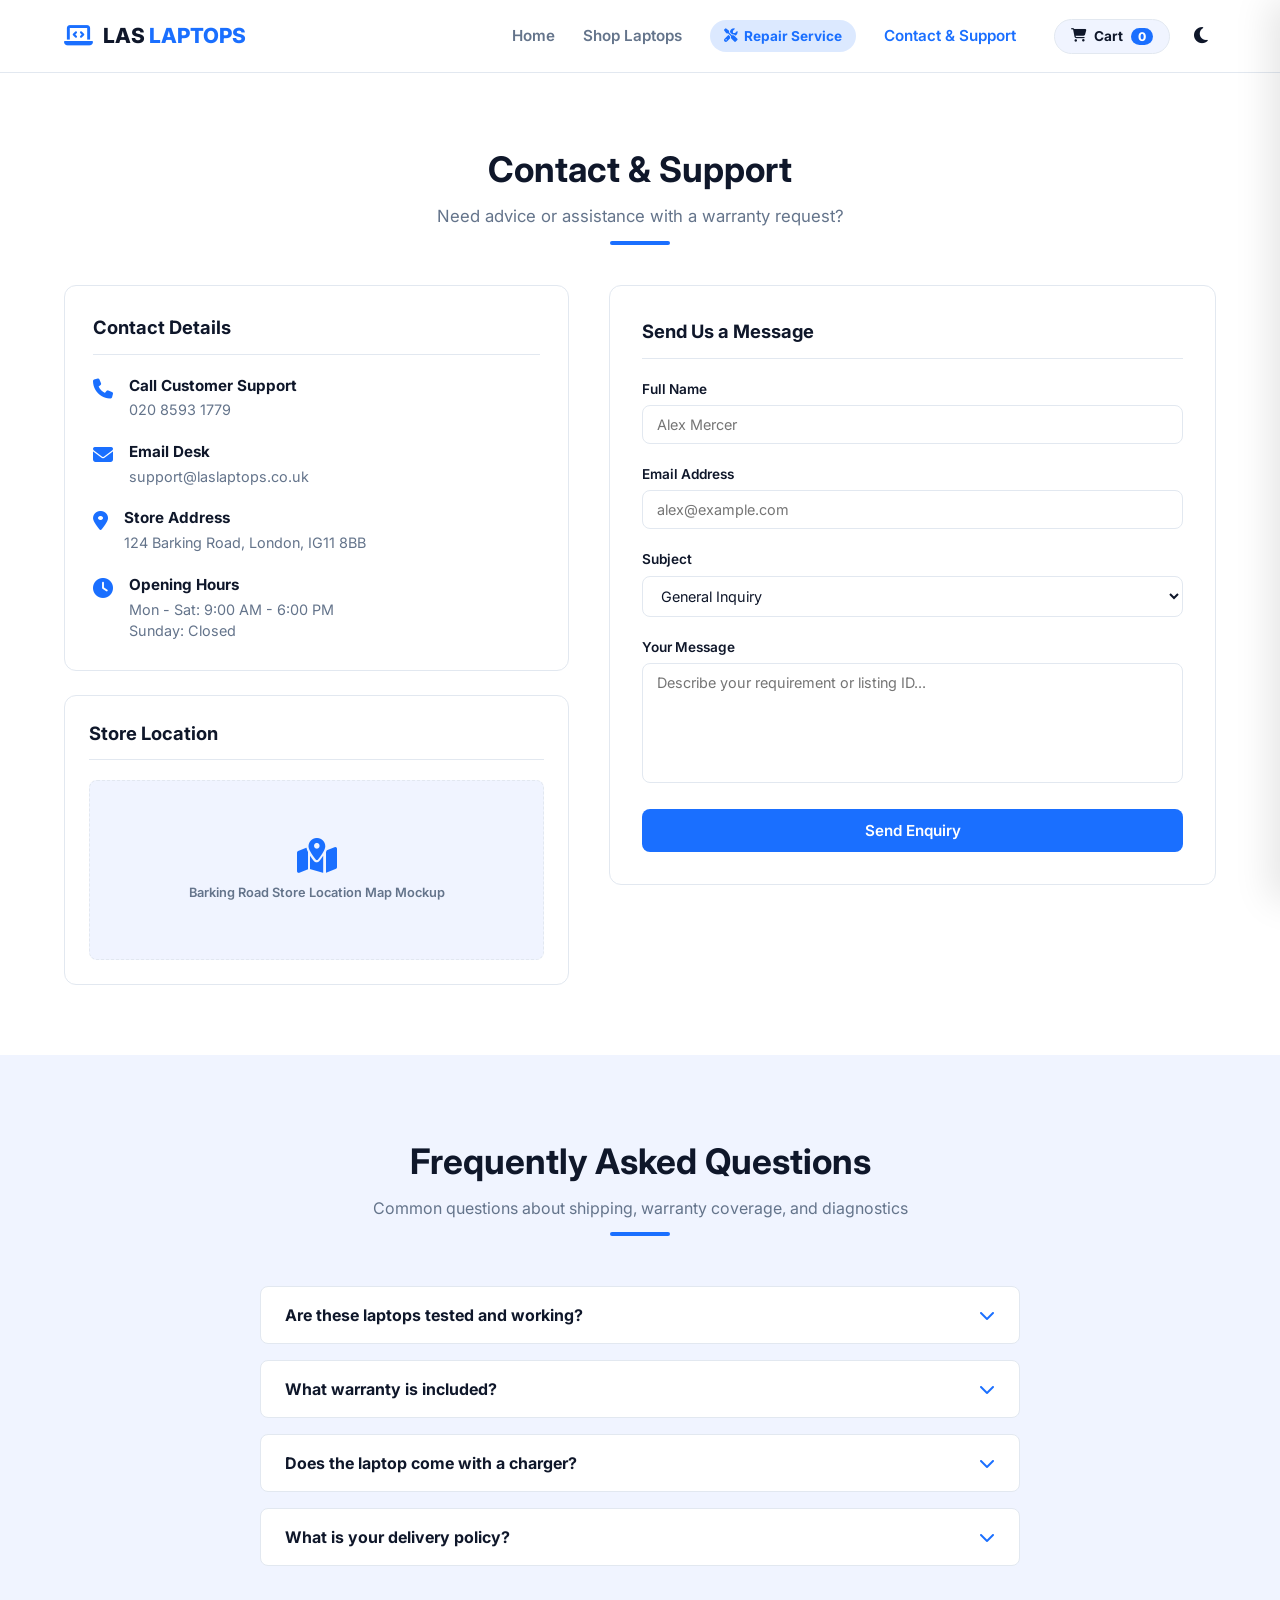
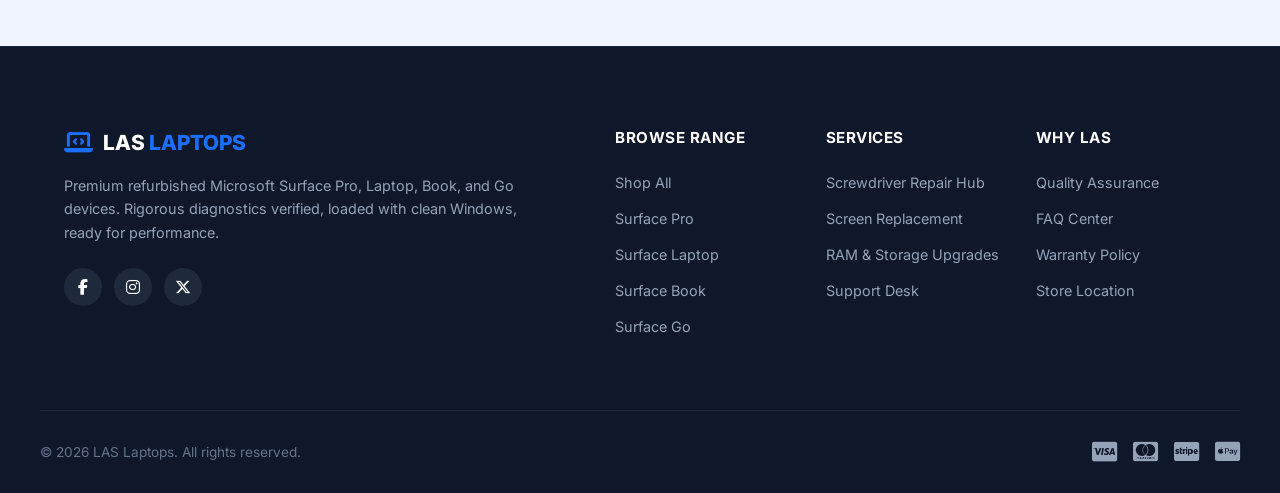
==== contact.html @ 77726add "Refactor: multi-page layout, sidebar filter navigation, product hero asset, and clean condition badg" ====
<!DOCTYPE html>
<html lang="en">
<head>
    <meta charset="UTF-8">
    <meta name="viewport" content="width=device-width, initial-scale=1.0">
    <title>Contact &amp; Support | LAS Laptops</title>
    <meta name="description" content="Certified premium refurbished Microsoft Surface laptops. Rigorous diagnostics verified, free delivery, 12-month warranty.">
    <!-- Fonts -->
    <link rel="preconnect" href="https://fonts.googleapis.com">
    <link rel="preconnect" href="https://fonts.gstatic.com" crossorigin>
    <link href="https://fonts.googleapis.com/css2?family=Inter:wght@300;400;500;600;700;800&display=swap" rel="stylesheet">
    <!-- Icons -->
    <link rel="stylesheet" href="https://cdnjs.cloudflare.com/ajax/libs/font-awesome/6.4.0/css/all.min.css">
    <link rel="stylesheet" href="style.css">
</head>
<body>

    <!-- Header Navigation -->
    <header class="navbar">
        <div class="container nav-container">
            <a href="index.html" class="logo">
                <i class="fa-solid fa-laptop-code"></i>
                <span>LAS <span class="accent-text">LAPTOPS</span></span>
            </a>
            
            <button class="mobile-menu-toggle" id="menuToggle" aria-label="Toggle Navigation Menu">
                <i class="fa-solid fa-bars"></i>
            </button>

            <nav class="nav-menu" id="navMenu">
                <a href="index.html" class="nav-link ">Home</a>
                <a href="shop.html" class="nav-link ">Shop Laptops</a>
                <a href="../las-tech-repairs/index.html" class="nav-link-repair" target="_blank"><i class="fa-solid fa-screwdriver-wrench"></i> Repair Service</a>
                <a href="contact.html" class="nav-link active">Contact &amp; Support</a>
                <div class="nav-actions">
                    <button class="cart-btn" id="cartToggleBtn">
                        <i class="fa-solid fa-cart-shopping"></i> Cart <span class="cart-count-badge" id="cartBadge">0</span>
                    </button>
                    <button class="theme-toggle-btn" id="themeToggleBtn" aria-label="Toggle Dark Mode">
                        <i class="fa-solid fa-moon"></i>
                    </button>
                </div>
            </nav>
        </div>
    </header>

    <!-- Contact Support Section -->
    <section class="contact-section">
        <div class="container">
            <div class="store-header text-center">
                <h2>Contact &amp; Support</h2>
                <p class="store-subtitle">Need advice or assistance with a warranty request?</p>
                <div class="accent-line"></div>
            </div>
            
            <div class="contact-layout-grid">
                <div class="contact-info-col">
                    <div class="info-card">
                        <h4>Contact Details</h4>
                        
                        <div class="contact-info-row">
                            <i class="fa-solid fa-phone"></i>
                            <div>
                                <h5>Call Customer Support</h5>
                                <p>020 8593 1779</p>
                            </div>
                        </div>

                        <div class="contact-info-row">
                            <i class="fa-solid fa-envelope"></i>
                            <div>
                                <h5>Email Desk</h5>
                                <p>support@laslaptops.co.uk</p>
                            </div>
                        </div>

                        <div class="contact-info-row">
                            <i class="fa-solid fa-location-dot"></i>
                            <div>
                                <h5>Store Address</h5>
                                <p>124 Barking Road, London, IG11 8BB</p>
                            </div>
                        </div>

                        <div class="contact-info-row">
                            <i class="fa-solid fa-clock"></i>
                            <div>
                                <h5>Opening Hours</h5>
                                <p>Mon - Sat: 9:00 AM - 6:00 PM<br>Sunday: Closed</p>
                            </div>
                        </div>
                    </div>

                    <div class="info-card map-card">
                        <h4>Store Location</h4>
                        <div class="map-placeholder">
                            <i class="fa-solid fa-map-location-dot"></i>
                            <p>Barking Road Store Location Map Mockup</p>
                        </div>
                    </div>
                </div>

                <div class="contact-form-col">
                    <div class="form-card">
                        <h4>Send Us a Message</h4>
                        <form id="contactForm" onsubmit="event.preventDefault(); alert('Message sent successfully! Our support desk will reply within 2 hours.'); this.reset();">
                            <div class="form-group">
                                <label for="formName">Full Name</label>
                                <input type="text" id="formName" class="form-input" required placeholder="Alex Mercer">
                            </div>
                            
                            <div class="form-group">
                                <label for="formEmail">Email Address</label>
                                <input type="email" id="formEmail" class="form-input" required placeholder="alex@example.com">
                            </div>

                            <div class="form-group">
                                <label for="formSubject">Subject</label>
                                <select id="formSubject" class="form-select">
                                    <option value="general">General Inquiry</option>
                                    <option value="sales">Laptop Sales &amp; Specifications</option>
                                    <option value="warranty">12-Month Warranty Request</option>
                                    <option value="repair">Tech Repair Service</option>
                                </select>
                            </div>

                            <div class="form-group">
                                <label for="formMessage">Your Message</label>
                                <textarea id="formMessage" class="form-textarea" required placeholder="Describe your requirement or listing ID..."></textarea>
                            </div>

                            <button type="submit" class="btn btn-primary form-submit-btn">Send Enquiry</button>
                        </form>
                    </div>
                </div>
            </div>
        </div>
    </section>

    <!-- FAQ Accordion section -->
    <section class="faq-section" id="faqs">
        <div class="container">
            <div class="section-title-wrap text-center">
                <h2>Frequently Asked Questions</h2>
                <p>Common questions about shipping, warranty coverage, and diagnostics</p>
                <div class="accent-line"></div>
            </div>
            
            <div class="faq-accordion-wrapper">
                <div class="faq-accordion-item">
                    <button class="faq-accordion-title">
                        <span>Are these laptops tested and working?</span>
                        <i class="fa-solid fa-chevron-down"></i>
                    </button>
                    <div class="faq-accordion-content">
                        <p>Yes. Every single laptop sold is <strong>Fully Tested</strong>. We run comprehensive hardware diagnostics checks including memory capacity, solid state drive integrity, touchscreen sensitivity, screen pixels, keyboard inputs, port functions, and battery health before preparing the package.</p>
                    </div>
                </div>

                <div class="faq-accordion-item">
                    <button class="faq-accordion-title">
                        <span>What warranty is included?</span>
                        <i class="fa-solid fa-chevron-down"></i>
                    </button>
                    <div class="faq-accordion-content">
                        <p>All refurbished hardware includes a comprehensive <strong>12-Month Warranty</strong>. This covers processor failures, memory issues, motherboard defects, charger faults, or display problems. Cosmetic damage or liquid spills are not covered.</p>
                    </div>
                </div>

                <div class="faq-accordion-item">
                    <button class="faq-accordion-title">
                        <span>Does the laptop come with a charger?</span>
                        <i class="fa-solid fa-chevron-down"></i>
                    </button>
                    <div class="faq-accordion-content">
                        <p>Yes. Every laptop ships inside a secure generic parcel carton containing the main machine and a standard compatible power charger. Windows 10/11 is also pre-installed and activated.</p>
                    </div>
                </div>

                <div class="faq-accordion-item">
                    <button class="faq-accordion-title">
                        <span>What is your delivery policy?</span>
                        <i class="fa-solid fa-chevron-down"></i>
                    </button>
                    <div class="faq-accordion-content">
                        <p>We provide completely <strong>Free next-day delivery</strong> to all UK addresses for orders placed before 2:00 PM Monday through Friday. Deliveries are dispatched using tracked DPD or Royal Mail Special Delivery couriers.</p>
                    </div>
                </div>
            </div>
        </div>
    </section>

    <script>
        // FAQ Accordion Toggle
        document.querySelectorAll('.faq-accordion-title').forEach(btn => {
            btn.addEventListener('click', () => {
                const item = btn.closest('.faq-accordion-item');
                const isOpen = item.classList.contains('open');
                
                // Close all
                document.querySelectorAll('.faq-accordion-item').forEach(i => i.classList.remove('open'));
                
                if (!isOpen) {
                    item.classList.add('open');
                }
            });
        });
    </script>
    
    <!-- Footer Section -->
    <footer class="footer">
        <div class="container footer-grid">
            <div class="footer-col brand-col">
                <a href="index.html" class="footer-logo">
                    <i class="fa-solid fa-laptop-code"></i>
                    <span>LAS <span class="accent-text">LAPTOPS</span></span>
                </a>
                <p class="footer-desc">Premium refurbished Microsoft Surface Pro, Laptop, Book, and Go devices. Rigorous diagnostics verified, loaded with clean Windows, ready for performance.</p>
                <div class="social-links">
                    <a href="#" aria-label="Facebook"><i class="fa-brands fa-facebook-f"></i></a>
                    <a href="#" aria-label="Instagram"><i class="fa-brands fa-instagram"></i></a>
                    <a href="#" aria-label="Twitter"><i class="fa-brands fa-x-twitter"></i></a>
                </div>
            </div>
            
            <div class="footer-right-col">
                <div class="footer-col">
                    <h4>Browse Range</h4>
                    <ul class="footer-links">
                        <li><a href="shop.html">Shop All</a></li>
                        <li><a href="surface-pro.html">Surface Pro</a></li>
                        <li><a href="surface-laptop.html">Surface Laptop</a></li>
                        <li><a href="surface-book.html">Surface Book</a></li>
                        <li><a href="surface-go.html">Surface Go</a></li>
                    </ul>
                </div>
                
                <div class="footer-col">
                    <h4>Services</h4>
                    <ul class="footer-links">
                        <li><a href="../las-tech-repairs/index.html">Screwdriver Repair Hub</a></li>
                        <li><a href="../las-tech-repairs/laptop-screen.html">Screen Replacement</a></li>
                        <li><a href="../las-tech-repairs/slow-performance.html">RAM &amp; Storage Upgrades</a></li>
                        <li><a href="contact.html">Support Desk</a></li>
                    </ul>
                </div>
                
                <div class="footer-col">
                    <h4>Why LAS</h4>
                    <ul class="footer-links">
                        <li><a href="index.html#why-buy">Quality Assurance</a></li>
                        <li><a href="contact.html#faqs">FAQ Center</a></li>
                        <li><a href="contact.html">Warranty Policy</a></li>
                        <li><a href="contact.html">Store Location</a></li>
                    </ul>
                </div>
            </div>
        </div>
        
        <div class="container footer-bottom">
            <div class="footer-bottom-content">
                <p>&copy; 2026 LAS Laptops. All rights reserved.</p>
                <div class="payment-methods">
                    <i class="fa-brands fa-cc-visa"></i>
                    <i class="fa-brands fa-cc-mastercard"></i>
                    <i class="fa-brands fa-cc-stripe"></i>
                    <i class="fa-brands fa-cc-apple-pay"></i>
                </div>
            </div>
        </div>
    </footer>

    <!-- Cart Drawer -->
    <div class="cart-overlay" id="cartOverlay"></div>
    <div class="cart-drawer" id="cartDrawer">
        <div class="cart-header">
            <h3>Shopping Cart (<span id="cartCountHeader">0</span>)</h3>
            <button class="cart-close" id="cartDrawerClose" aria-label="Close Cart"><i class="fa-solid fa-xmark"></i></button>
        </div>
        
        <div class="cart-items-wrapper" id="cartItemsList">
            <!-- Dynamically populated -->
            <div class="cart-empty-message">Your cart is empty.</div>
        </div>
        
        <div class="cart-footer">
            <div class="cart-summary-row">
                <span>Subtotal</span>
                <span class="cart-subtotal-val" id="cartSubtotal">£0.00</span>
            </div>
            <p class="cart-disclaimer">Free next-day delivery applied. Taxes calculated at checkout.</p>
            <button class="checkout-btn" id="stripeCheckoutBtn">Proceed to Checkout <i class="fa-solid fa-arrow-right"></i></button>
        </div>
    </div>

    <!-- Product Detail Modal -->
    <div class="details-modal" id="detailsModal">
        <div class="modal-content">
            <button class="modal-close" id="modalCloseBtn" aria-label="Close Details"><i class="fa-solid fa-xmark"></i></button>
            <div class="modal-grid">
                <div class="modal-image-col">
                    <img id="modalProductImage" src="laptop.jpg" alt="Product Image">
                </div>
                <div class="modal-info-col">
                    <span class="modal-badge"><i class="fa-solid fa-circle-check"></i> Fully Tested</span>
                    <h3 id="modalTitle">Microsoft Surface Laptop</h3>
                    <div class="modal-price-row">
                        <span class="modal-price" id="modalPrice">£299.99</span>
                        <span class="modal-rrp" id="modalRrp">RRP £649</span>
                    </div>
                    
                    <div class="specs-box">
                        <h4>Diagnostics &amp; Hardware Specs</h4>
                        <ul class="specs-list">
                            <li><i class="fa-solid fa-microchip"></i> <strong>Processor:</strong> <span id="modalCpu">Intel Core i5</span></li>
                            <li><i class="fa-solid fa-memory"></i> <strong>Memory:</strong> <span id="modalRam">16GB RAM</span></li>
                            <li><i class="fa-solid fa-hard-drive"></i> <strong>Storage:</strong> <span id="modalStorage">256GB SSD</span></li>
                            <li><i class="fa-solid fa-shield"></i> <strong>Diagnostics:</strong> <span id="modalCondition">Rigorous Verification Complete</span></li>
                            <li><i class="fa-solid fa-circle-check"></i> <strong>OS:</strong> <span>Windows pre-installed &amp; activated</span></li>
                            <li><i class="fa-solid fa-truck-fast"></i> <strong>Delivery:</strong> <span>Free Next-Day Shipping</span></li>
                        </ul>
                    </div>

                    <button class="btn btn-primary modal-add-btn" id="modalAddBtn">Add to Cart</button>
                </div>
            </div>
        </div>
    </div>

    <!-- Cart Script -->
    <script>
        // Shared Shopping Cart Logic
        let cart = JSON.parse(localStorage.getItem('las_cart')) || [];

        const cartToggleBtn = document.getElementById('cartToggleBtn');
        const cartDrawer = document.getElementById('cartDrawer');
        const cartDrawerClose = document.getElementById('cartDrawerClose');
        const cartOverlay = document.getElementById('cartOverlay');
        const cartBadge = document.getElementById('cartBadge');
        const cartCountHeader = document.getElementById('cartCountHeader');
        const cartItemsList = document.getElementById('cartItemsList');
        const cartSubtotal = document.getElementById('cartSubtotal');
        const stripeCheckoutBtn = document.getElementById('stripeCheckoutBtn');

        const detailsModal = document.getElementById('detailsModal');
        const modalCloseBtn = document.getElementById('modalCloseBtn');
        const modalTitle = document.getElementById('modalTitle');
        const modalCpu = document.getElementById('modalCpu');
        const modalRam = document.getElementById('modalRam');
        const modalStorage = document.getElementById('modalStorage');
        const modalCondition = document.getElementById('modalCondition');
        const modalPrice = document.getElementById('modalPrice');
        const modalRrp = document.getElementById('modalRrp');
        const modalProductImage = document.getElementById('modalProductImage');
        const modalAddBtn = document.getElementById('modalAddBtn');

        const themeToggleBtn = document.getElementById('themeToggleBtn');
        const menuToggle = document.getElementById('menuToggle');
        const navMenu = document.getElementById('navMenu');

        // Theme Switcher
        if (localStorage.getItem('las_theme') === 'dark') {
            document.body.classList.add('dark');
            themeToggleBtn.innerHTML = '<i class="fa-solid fa-sun"></i>';
        }

        themeToggleBtn.addEventListener('click', () => {
            document.body.classList.toggle('dark');
            if (document.body.classList.contains('dark')) {
                localStorage.setItem('las_theme', 'dark');
                themeToggleBtn.innerHTML = '<i class="fa-solid fa-sun"></i>';
            } else {
                localStorage.setItem('las_theme', 'light');
                themeToggleBtn.innerHTML = '<i class="fa-solid fa-moon"></i>';
            }
        });

        // Mobile Nav Menu
        menuToggle.addEventListener('click', () => {
            navMenu.classList.toggle('active');
            menuToggle.querySelector('i').classList.toggle('fa-bars');
            menuToggle.querySelector('i').classList.toggle('fa-xmark');
        });

        function saveCart() {
            localStorage.setItem('las_cart', JSON.stringify(cart));
            updateCartUI();
        }

        function addToCart(id, title, price, image) {
            const priceVal = parseFloat(price.replace('£', ''));
            const existingIndex = cart.findIndex(item => item.id === id);
            
            if (existingIndex > -1) {
                cart[existingIndex].quantity += 1;
            } else {
                cart.push({ id, title, price: priceVal, image, quantity: 1 });
            }

            // Animate Badge
            cartBadge.classList.remove('pulse-anim');
            void cartBadge.offsetWidth; // Trigger reflow
            cartBadge.classList.add('pulse-anim');

            saveCart();
            openCartDrawer();
        }

        function removeFromCart(id) {
            cart = cart.filter(item => item.id !== id);
            saveCart();
        }

        function updateQuantity(id, change) {
            const index = cart.findIndex(item => item.id === id);
            if (index > -1) {
                cart[index].quantity += change;
                if (cart[index].quantity <= 0) {
                    cart.splice(index, 1);
                }
                saveCart();
            }
        }

        function updateCartUI() {
            const totalItems = cart.reduce((sum, item) => sum + item.quantity, 0);
            cartBadge.textContent = totalItems;
            cartCountHeader.textContent = totalItems;

            if (cart.length === 0) {
                cartItemsList.innerHTML = '<div class="cart-empty-message">Your cart is empty.</div>';
                cartSubtotal.textContent = '£0.00';
                return;
            }

            let subtotal = 0;
            let listHTML = '';

            cart.forEach(item => {
                const itemTotal = item.price * item.quantity;
                subtotal += itemTotal;
                listHTML += `
                    <div class="cart-item">
                        <img src="${item.image}" alt="${item.title}" onerror="this.src='laptop.jpg'">
                        <div class="cart-item-info">
                            <h5>${item.title}</h5>
                            <div class="cart-item-price">£${item.price.toFixed(2)}</div>
                            <div class="cart-item-qty-row">
                                <button class="qty-btn" onclick="updateQuantity('${item.id}', -1)">-</button>
                                <span>${item.quantity}</span>
                                <button class="qty-btn" onclick="updateQuantity('${item.id}', 1)">+</button>
                            </div>
                        </div>
                        <button class="cart-item-remove" onclick="removeFromCart('${item.id}')" aria-label="Remove item"><i class="fa-solid fa-trash-can"></i></button>
                    </div>
                `;
            });

            cartItemsList.innerHTML = listHTML;
            cartSubtotal.textContent = `£${subtotal.toFixed(2)}`;
        }

        function openCartDrawer() {
            cartDrawer.classList.add('open');
            cartOverlay.classList.add('active');
        }

        function closeCartDrawer() {
            cartDrawer.classList.remove('open');
            cartOverlay.classList.remove('active');
        }

        cartToggleBtn.addEventListener('click', openCartDrawer);
        cartDrawerClose.addEventListener('click', closeCartDrawer);
        cartOverlay.addEventListener('click', closeCartDrawer);

        // Bind standard card add to cart buttons
        document.querySelectorAll('.add-to-cart-btn').forEach(btn => {
            btn.addEventListener('click', () => {
                const id = btn.getAttribute('data-id');
                const title = btn.getAttribute('data-title');
                const price = btn.getAttribute('data-price');
                const image = btn.getAttribute('data-image');
                addToCart(id, title, price, image);
            });
        });

        stripeCheckoutBtn.addEventListener('click', () => {
            if (cart.length === 0) {
                alert('Your cart is empty.');
                return;
            }
            alert(`Connecting securely to Stripe to complete purchase of ${cartSubtotal.textContent}...`);
        });

        // 6. SPEC MODAL LOGIC
        let modalActiveProduct = {};

        document.querySelectorAll('.view-details-link').forEach(link => {
            link.addEventListener('click', () => {
                const card = link.closest('.product-card');
                const addBtn = card.querySelector('.add-to-cart-btn');
                
                modalActiveProduct = {
                    id: addBtn.getAttribute('data-id'),
                    title: addBtn.getAttribute('data-title'),
                    price: addBtn.getAttribute('data-price'),
                    image: addBtn.getAttribute('data-image')
                };

                modalTitle.textContent = link.getAttribute('data-title');
                modalCpu.textContent = link.getAttribute('data-cpu');
                modalRam.textContent = link.getAttribute('data-ram');
                modalStorage.textContent = link.getAttribute('data-storage');
                modalCondition.textContent = link.getAttribute('data-condition');
                modalPrice.textContent = link.getAttribute('data-price');
                modalRrp.textContent = 'RRP ' + link.getAttribute('data-rrp');
                modalProductImage.src = link.getAttribute('data-image');

                detailsModal.classList.add('active');
            });
        });

        function closeDetailsModal() {
            detailsModal.classList.remove('active');
        }

        modalCloseBtn.addEventListener('click', closeDetailsModal);
        detailsModal.addEventListener('click', (e) => {
            if (e.target === detailsModal) closeDetailsModal();
        });

        modalAddBtn.addEventListener('click', () => {
            addToCart(
                modalActiveProduct.id,
                modalActiveProduct.title,
                modalActiveProduct.price,
                modalActiveProduct.image
            );
            closeDetailsModal();
        });

        // Initial trigger
        saveCart();
    </script>
</body>
</html>
---- style.css ----
/* CSS VARIABLE SYSTEM */
:root {
    --bg-body: #ffffff;
    --bg-card: #ffffff;
    --bg-section: #f0f4ff;
    --border-color: #e2e8f0;
    
    --primary: #1A6FFF;
    --primary-hover: #0f58d6;
    --primary-glow: rgba(26, 111, 255, 0.15);
    
    --text-main: #0f172a;
    --text-muted: #64748b;
    
    --badge-excellent-bg: rgba(16, 185, 129, 0.08);
    --badge-excellent-text: #10b981;
    --badge-like-new-bg: rgba(26, 111, 255, 0.08);
    --badge-like-new-text: #1A6FFF;
    --badge-good-bg: rgba(245, 158, 11, 0.08);
    --badge-good-text: #f59e0b;
    
    --font-family: 'Inter', sans-serif;
}

body.dark {
    --bg-body: #0f0f0f;
    --bg-card: #181818;
    --bg-section: #191c25;
    --border-color: #2b2b2b;
    
    --text-main: #f8fafc;
    --text-muted: #94a3b8;
    
    --badge-excellent-bg: rgba(16, 185, 129, 0.15);
    --badge-like-new-bg: rgba(26, 111, 255, 0.15);
    --badge-good-bg: rgba(245, 158, 11, 0.15);
}

/* RESET & CORE GLOBALS */
* {
    margin: 0;
    padding: 0;
    box-sizing: border-box;
}

html {
    scroll-behavior: smooth;
}

body {
    background-color: var(--bg-body);
    color: var(--text-main);
    font-family: var(--font-family);
    line-height: 1.5;
    transition: background-color 0.3s ease, color 0.3s ease;
}

.container {
    max-width: 1200px;
    margin: 0 auto;
    padding: 0 24px;
}

.text-center {
    text-align: center;
}

.accent-text {
    color: var(--primary);
}

.accent-line {
    width: 60px;
    height: 4px;
    background-color: var(--primary);
    margin: 12px auto 0;
    border-radius: 2px;
}

/* BUTTONS */
.btn {
    display: inline-flex;
    align-items: center;
    justify-content: center;
    gap: 8px;
    padding: 12px 24px;
    font-weight: 600;
    font-size: 0.95rem;
    border-radius: 8px;
    text-decoration: none;
    cursor: pointer;
    transition: all 0.2s ease;
    font-family: var(--font-family);
}

.btn-primary {
    background-color: var(--primary);
    color: #ffffff;
    border: none;
}

.btn-primary:hover {
    background-color: var(--primary-hover);
    box-shadow: 0 4px 12px var(--primary-glow);
}

.btn-ghost {
    background-color: transparent;
    color: var(--primary);
    border: 1px solid var(--primary);
}

.btn-ghost:hover {
    background-color: var(--primary-glow);
}

.btn-large {
    padding: 14px 32px;
    font-size: 1rem;
}

/* NAVBAR NAVIGATION */
.navbar {
    position: sticky;
    top: 0;
    background-color: rgba(255, 255, 255, 0.85);
    backdrop-filter: blur(10px);
    -webkit-backdrop-filter: blur(10px);
    border-bottom: 1px solid var(--border-color);
    z-index: 100;
    transition: background-color 0.3s ease, border-color 0.3s ease;
}

body.dark .navbar {
    background-color: rgba(15, 15, 15, 0.85);
}

.nav-container {
    display: flex;
    justify-content: space-between;
    align-items: center;
    height: 72px;
}

.logo {
    display: flex;
    align-items: center;
    gap: 10px;
    font-size: 1.3rem;
    font-weight: 800;
    color: var(--text-main);
    text-decoration: none;
}

.logo i {
    color: var(--primary);
    font-size: 1.45rem;
}

.mobile-menu-toggle {
    display: none;
    background: none;
    border: none;
    color: var(--text-main);
    font-size: 1.5rem;
    cursor: pointer;
}

.nav-menu {
    display: flex;
    align-items: center;
    gap: 28px;
}

.nav-link {
    color: var(--text-muted);
    text-decoration: none;
    font-weight: 600;
    font-size: 0.95rem;
    transition: color 0.2s ease;
}

.nav-link:hover, .nav-link.active {
    color: var(--primary);
}

.nav-link-repair {
    display: flex;
    align-items: center;
    gap: 6px;
    background-color: var(--primary-glow);
    color: var(--primary);
    text-decoration: none;
    padding: 6px 14px;
    border-radius: 20px;
    font-weight: 700;
    font-size: 0.85rem;
    transition: all 0.2s ease;
}

.nav-link-repair:hover {
    background-color: var(--primary);
    color: #ffffff;
}

.nav-actions {
    display: flex;
    align-items: center;
    gap: 16px;
    margin-left: 10px;
}

.cart-btn {
    position: relative;
    display: flex;
    align-items: center;
    gap: 8px;
    background-color: var(--bg-section);
    border: 1px solid var(--border-color);
    color: var(--text-main);
    padding: 8px 16px;
    border-radius: 20px;
    font-family: var(--font-family);
    font-weight: 700;
    font-size: 0.85rem;
    cursor: pointer;
    transition: all 0.2s ease;
}

.cart-btn:hover {
    border-color: var(--primary);
    color: var(--primary);
}

.cart-count-badge {
    background-color: var(--primary);
    color: #ffffff;
    padding: 1px 7px;
    border-radius: 10px;
    font-size: 0.75rem;
    font-weight: 800;
}

.theme-toggle-btn {
    background: none;
    border: none;
    color: var(--text-main);
    font-size: 1.15rem;
    cursor: pointer;
    display: flex;
    align-items: center;
    justify-content: center;
    padding: 8px;
    border-radius: 50%;
    transition: background-color 0.2s ease;
}

.theme-toggle-btn:hover {
    background-color: var(--border-color);
}

/* HERO SECTION */
.hero-section {
    padding: 70px 0;
    background-color: var(--bg-section);
    transition: background-color 0.3s ease;
}

.hero-grid {
    display: grid;
    grid-template-columns: 1.1fr 0.9fr;
    align-items: center;
    gap: 50px;
}

.hero-text-col {
    display: flex;
    flex-direction: column;
    align-items: flex-start;
}

.hero-badge {
    display: flex;
    align-items: center;
    gap: 6px;
    background-color: rgba(26, 111, 255, 0.08);
    color: var(--primary);
    font-size: 0.8rem;
    font-weight: 800;
    padding: 6px 14px;
    border-radius: 20px;
    margin-bottom: 20px;
    letter-spacing: 0.5px;
}

.hero-text-col h2 {
    font-size: 2.8rem;
    font-weight: 800;
    line-height: 1.15;
    margin-bottom: 16px;
    letter-spacing: -0.5px;
}

.hero-text-col p {
    color: var(--text-muted);
    font-size: 1.1rem;
    margin-bottom: 30px;
    line-height: 1.6;
}

.hero-cta-group {
    display: flex;
    gap: 16px;
}

.hero-image-container {
    position: relative;
    border-radius: 16px;
    overflow: hidden;
    box-shadow: 0 20px 45px rgba(0, 0, 0, 0.08);
    border: 1px solid var(--border-color);
}

.hero-img {
    width: 100%;
    height: 380px;
    object-fit: cover;
    display: block;
}

.hero-image-badge {
    position: absolute;
    top: 20px;
    left: 20px;
    background-color: #ef4444;
    color: #ffffff;
    font-size: 0.8rem;
    font-weight: 800;
    padding: 6px 14px;
    border-radius: 6px;
    z-index: 2;
}

.hero-price-chip {
    position: absolute;
    bottom: 20px;
    right: 20px;
    background-color: var(--bg-card);
    border: 1px solid var(--border-color);
    padding: 12px 20px;
    border-radius: 12px;
    box-shadow: 0 10px 25px rgba(0,0,0,0.15);
    z-index: 2;
    text-align: right;
}

.price-chip-val {
    font-size: 1.4rem;
    font-weight: 800;
    color: var(--primary);
}

.price-chip-rrp {
    font-size: 0.8rem;
    color: var(--text-muted);
    text-decoration: line-through;
    margin-top: 2px;
}

/* TRUST BAR */
.trust-bar {
    background-color: var(--bg-card);
    border-top: 2px solid var(--primary);
    border-bottom: 1px solid var(--border-color);
    padding: 36px 0;
}

.trust-grid {
    display: grid;
    grid-template-columns: repeat(4, 1fr);
    gap: 24px;
}

.trust-item {
    display: flex;
    align-items: center;
    gap: 16px;
}

.trust-icon-circle {
    width: 50px;
    height: 50px;
    border-radius: 50%;
    background-color: rgba(26, 111, 255, 0.08);
    display: flex;
    align-items: center;
    justify-content: center;
    color: var(--primary);
    font-size: 1.25rem;
    flex-shrink: 0;
}

.trust-number {
    font-size: 1.4rem;
    font-weight: 800;
    line-height: 1.2;
}

.trust-label {
    font-size: 0.85rem;
    color: var(--text-muted);
}

/* CATEGORIES ROW */
.categories-section {
    padding: 80px 0;
    background-color: var(--bg-body);
}

.section-title-wrap {
    margin-bottom: 50px;
}

.section-title-wrap h2 {
    font-size: 2.2rem;
    font-weight: 700;
}

.section-title-wrap p {
    color: var(--text-muted);
    margin-top: 8px;
}

.category-grid {
    display: grid;
    grid-template-columns: repeat(4, 1fr);
    gap: 24px;
}

.category-card {
    background-color: var(--bg-card);
    border: 1px solid var(--border-color);
    border-radius: 12px;
    padding: 30px 24px;
    text-decoration: none;
    color: var(--text-main);
    transition: all 0.3s ease;
    display: flex;
    flex-direction: column;
    align-items: flex-start;
}

.category-card:hover {
    transform: translateY(-5px);
    border-color: var(--primary);
    box-shadow: 0 10px 30px rgba(0,0,0,0.05);
}

.cat-icon {
    font-size: 2rem;
    color: var(--primary);
    margin-bottom: 20px;
}

.category-card h3 {
    font-size: 1.2rem;
    font-weight: 700;
    margin-bottom: 10px;
}

.category-card p {
    font-size: 0.9rem;
    color: var(--text-muted);
    line-height: 1.5;
    margin-bottom: 20px;
    flex-grow: 1;
}

.cat-count {
    background-color: var(--bg-section);
    color: var(--primary);
    font-size: 0.8rem;
    font-weight: 700;
    padding: 4px 12px;
    border-radius: 20px;
}

/* PRODUCT SECTION & MULTI-PAGE LAYOUT */
.store-section {
    padding: 70px 0;
}

.store-header {
    margin-bottom: 30px;
}

.store-header h2 {
    font-size: 2.2rem;
    font-weight: 700;
}

.store-subtitle {
    color: var(--text-muted);
    font-size: 1.05rem;
    margin-top: 8px;
}

.shop-layout {
    display: grid;
    grid-template-columns: 280px 1fr;
    gap: 30px;
    margin-top: 40px;
}

.shop-sidebar {
    background-color: var(--bg-card);
    border: 1px solid var(--border-color);
    border-radius: 12px;
    padding: 24px;
    align-self: start;
}

.sidebar-widget {
    margin-bottom: 24px;
    border-bottom: 1px solid var(--border-color);
    padding-bottom: 20px;
}

.sidebar-widget:last-child {
    border-bottom: none;
    margin-bottom: 0;
    padding-bottom: 0;
}

.sidebar-widget h4 {
    font-size: 0.95rem;
    font-weight: 700;
    margin-bottom: 12px;
    color: var(--text-main);
    text-transform: uppercase;
    letter-spacing: 0.5px;
}

.sidebar-links {
    display: flex;
    flex-direction: column;
    gap: 8px;
}

.sidebar-link {
    color: var(--text-muted);
    text-decoration: none;
    font-size: 0.9rem;
    font-weight: 500;
    display: flex;
    align-items: center;
    justify-content: space-between;
    padding: 6px 0;
    transition: all 0.2s ease;
}

.sidebar-link:hover, .sidebar-link.active {
    color: var(--primary);
    font-weight: 700;
}

.sidebar-link .count {
    background-color: var(--bg-section);
    color: var(--text-muted);
    font-size: 0.75rem;
    padding: 2px 8px;
    border-radius: 20px;
    font-weight: 600;
}

.sidebar-link.active .count {
    background-color: var(--primary);
    color: #ffffff;
}

.filter-options {
    display: flex;
    flex-direction: column;
    gap: 8px;
}

.filter-checkbox-label {
    display: flex;
    align-items: center;
    gap: 10px;
    font-size: 0.9rem;
    color: var(--text-muted);
    cursor: pointer;
    user-select: none;
}

.filter-checkbox-label input {
    width: 16px;
    height: 16px;
    accent-color: var(--primary);
    cursor: pointer;
}

.filter-checkbox-label:hover {
    color: var(--text-main);
}

.trust-widget {
    background-color: var(--bg-section);
    border-radius: 8px;
    padding: 16px;
    border: none;
}

.trust-widget-content {
    text-align: center;
}

.trust-widget-content i {
    font-size: 1.8rem;
    color: var(--primary);
    margin-bottom: 10px;
}

.trust-widget-content h5 {
    font-size: 0.95rem;
    font-weight: 700;
    margin-bottom: 6px;
}

.trust-widget-content p {
    font-size: 0.8rem;
    color: var(--text-muted);
    line-height: 1.4;
}

.shop-main {
    display: flex;
    flex-direction: column;
}

.filter-sort-bar {
    display: flex;
    justify-content: space-between;
    align-items: center;
    margin-bottom: 24px;
    gap: 20px;
    padding-bottom: 12px;
    border-bottom: 1px solid var(--border-color);
}

.results-count {
    font-weight: 600;
    color: var(--text-muted);
    font-size: 0.95rem;
}

.sort-selector-wrapper {
    display: flex;
    align-items: center;
    gap: 8px;
    font-size: 0.9rem;
}

.sort-selector-wrapper label {
    color: var(--text-muted);
    font-weight: 500;
}

.sort-dropdown {
    padding: 6px 12px;
    border-radius: 8px;
    border: 1px solid var(--border-color);
    background-color: var(--bg-card);
    color: var(--text-main);
    font-family: var(--font-family);
    font-size: 0.9rem;
    outline: none;
    cursor: pointer;
}

/* PRODUCT GRID */
.product-grid {
    display: grid;
    grid-template-columns: repeat(3, 1fr);
    gap: 24px;
}

.product-card {
    background-color: var(--bg-card);
    border: 1px solid var(--border-color);
    border-radius: 12px;
    overflow: hidden;
    display: flex;
    flex-direction: column;
    transition: all 0.3s cubic-bezier(0.16, 1, 0.3, 1);
}

.product-card:hover {
    transform: translateY(-6px);
    border-color: var(--primary);
    box-shadow: 0 15px 35px rgba(0, 0, 0, 0.05);
}

.card-image-wrapper {
    position: relative;
    background-color: #f8fafc;
    height: 200px;
    overflow: hidden;
    border-bottom: 1px solid var(--border-color);
}

body.dark .card-image-wrapper {
    background-color: #1e1e1e;
}

.card-img {
    width: 100%;
    height: 100%;
    object-fit: cover;
    transition: transform 0.5s ease;
}

.product-card:hover .card-img {
    transform: scale(1.05);
}

.condition-badge {
    position: absolute;
    top: 12px;
    left: 12px;
    font-size: 0.72rem;
    font-weight: 800;
    padding: 4px 10px;
    border-radius: 6px;
    display: flex;
    align-items: center;
    gap: 4px;
    z-index: 2;
    background-color: var(--badge-excellent-bg);
    color: var(--badge-excellent-text);
}

.stock-badge {
    position: absolute;
    top: 12px;
    right: 12px;
    background-color: rgba(255, 255, 255, 0.9);
    border: 1px solid var(--border-color);
    color: #1e293b;
    font-size: 0.7rem;
    font-weight: 700;
    padding: 3px 8px;
    border-radius: 4px;
    z-index: 2;
    display: flex;
    align-items: center;
    gap: 4px;
}

body.dark .stock-badge {
    background-color: rgba(24, 24, 24, 0.9);
    color: #f1f5f9;
}

.card-body {
    padding: 20px;
    display: flex;
    flex-direction: column;
    flex-grow: 1;
}

.card-title {
    font-size: 1.05rem;
    font-weight: 700;
    margin-bottom: 6px;
    line-height: 1.4;
    height: 44px;
    overflow: hidden;
    display: -webkit-box;
    -webkit-line-clamp: 2;
    -webkit-box-orient: vertical;
}

.card-specs-summary {
    color: var(--text-muted);
    font-size: 0.8rem;
    margin-bottom: 16px;
}

.price-row {
    display: flex;
    align-items: baseline;
    gap: 10px;
    margin-top: auto;
    margin-bottom: 16px;
}

.price-val {
    font-size: 1.35rem;
    font-weight: 800;
    color: var(--primary);
}

.price-rrp {
    font-size: 0.8rem;
    color: var(--text-muted);
    text-decoration: line-through;
}

.card-actions {
    display: grid;
    grid-template-columns: 1fr;
    gap: 10px;
}

.view-details-link {
    background: none;
    border: none;
    color: var(--text-muted);
    font-size: 0.8rem;
    font-weight: 600;
    cursor: pointer;
    padding: 4px 0;
    font-family: var(--font-family);
    transition: color 0.2s ease;
    text-align: center;
}

.view-details-link:hover {
    color: var(--primary);
    text-decoration: underline;
}

/* FEATURED / ACTION ROW */
.section-action {
    margin-top: 40px;
}

/* WHY BUY GRID */
.why-buy-section {
    background-color: var(--bg-section);
    padding: 80px 0;
    transition: background-color 0.3s ease;
}

.why-grid {
    display: grid;
    grid-template-columns: 1fr 1.1fr;
    gap: 50px;
    align-items: center;
}

.why-image-col {
    background-image: url('laptop.jpg');
    background-size: cover;
    background-position: center;
    border-radius: 16px;
    height: 480px;
    display: flex;
    align-items: flex-end;
    padding: 30px;
    box-shadow: 0 15px 35px rgba(0,0,0,0.06);
    border: 1px solid var(--border-color);
}

.why-card {
    background-color: var(--bg-card);
    border-radius: 12px;
    padding: 24px;
    box-shadow: 0 10px 25px rgba(0,0,0,0.1);
    max-width: 420px;
}

.why-badge {
    background-color: rgba(16, 185, 129, 0.08);
    color: #10b981;
    font-size: 0.72rem;
    font-weight: 800;
    padding: 4px 10px;
    border-radius: 4px;
    display: inline-block;
    margin-bottom: 12px;
}

.why-card h4 {
    font-size: 1.15rem;
    font-weight: 700;
    margin-bottom: 8px;
}

.why-card p {
    font-size: 0.85rem;
    color: var(--text-muted);
    line-height: 1.5;
}

.benefit-rows {
    display: flex;
    flex-direction: column;
    gap: 24px;
    margin-top: 30px;
}

.benefit-row {
    display: flex;
    gap: 16px;
}

.benefit-icon {
    width: 48px;
    height: 48px;
    border-radius: 10px;
    background-color: var(--bg-card);
    border: 1px solid var(--border-color);
    display: flex;
    align-items: center;
    justify-content: center;
    color: var(--primary);
    font-size: 1.2rem;
    flex-shrink: 0;
}

.benefit-row h4 {
    font-size: 1.05rem;
    font-weight: 700;
    margin-bottom: 4px;
}

.benefit-row p {
    font-size: 0.9rem;
    color: var(--text-muted);
}

/* REVIEWS GRID */
.reviews-section {
    padding: 80px 0;
}

.reviews-grid {
    display: grid;
    grid-template-columns: repeat(3, 1fr);
    gap: 24px;
}

.review-card {
    background-color: var(--bg-card);
    border: 1px solid var(--border-color);
    border-radius: 12px;
    padding: 24px;
}

.review-header {
    display: flex;
    justify-content: space-between;
    align-items: center;
    margin-bottom: 16px;
}

.reviewer-name {
    font-weight: 700;
    font-size: 0.95rem;
}

.review-verified {
    display: block;
    color: #10b981;
    font-size: 0.72rem;
    font-weight: 700;
}

.review-rating {
    color: #f59e0b;
    font-size: 0.85rem;
}

.review-text {
    font-style: italic;
    color: var(--text-muted);
    font-size: 0.9rem;
    line-height: 1.5;
}

/* CONTACT PAGE */
.contact-section {
    padding: 70px 0;
}

.contact-layout-grid {
    display: grid;
    grid-template-columns: 1fr 1.2fr;
    gap: 40px;
    margin-top: 40px;
}

.info-card {
    background-color: var(--bg-card);
    border: 1px solid var(--border-color);
    border-radius: 12px;
    padding: 28px;
    margin-bottom: 24px;
}

.info-card h4 {
    font-size: 1.15rem;
    font-weight: 700;
    margin-bottom: 20px;
    border-bottom: 1px solid var(--border-color);
    padding-bottom: 12px;
}

.contact-info-row {
    display: flex;
    gap: 16px;
    margin-bottom: 20px;
}

.contact-info-row:last-child {
    margin-bottom: 0;
}

.contact-info-row i {
    font-size: 1.25rem;
    color: var(--primary);
    margin-top: 4px;
}

.contact-info-row h5 {
    font-size: 0.95rem;
    font-weight: 700;
    margin-bottom: 2px;
}

.contact-info-row p {
    font-size: 0.9rem;
    color: var(--text-muted);
}

.map-card {
    padding: 24px;
    margin-bottom: 0;
}

.map-placeholder {
    height: 180px;
    background-color: var(--bg-section);
    border-radius: 8px;
    display: flex;
    flex-direction: column;
    align-items: center;
    justify-content: center;
    color: var(--text-muted);
    border: 1px dashed var(--border-color);
}

.map-placeholder i {
    font-size: 2.2rem;
    color: var(--primary);
    margin-bottom: 10px;
}

.map-placeholder p {
    font-size: 0.8rem;
    font-weight: 600;
}

.form-card {
    background-color: var(--bg-card);
    border: 1px solid var(--border-color);
    border-radius: 12px;
    padding: 32px;
}

.form-card h4 {
    font-size: 1.15rem;
    font-weight: 700;
    margin-bottom: 20px;
    border-bottom: 1px solid var(--border-color);
    padding-bottom: 12px;
}

.form-group {
    margin-bottom: 20px;
}

.form-group label {
    display: block;
    font-size: 0.85rem;
    font-weight: 600;
    margin-bottom: 6px;
    color: var(--text-main);
}

.form-input, .form-select, .form-textarea {
    width: 100%;
    padding: 10px 14px;
    border-radius: 8px;
    border: 1px solid var(--border-color);
    background-color: var(--bg-card);
    color: var(--text-main);
    font-family: var(--font-family);
    font-size: 0.9rem;
    outline: none;
    transition: border-color 0.2s ease;
}

.form-input:focus, .form-select:focus, .form-textarea:focus {
    border-color: var(--primary);
}

.form-textarea {
    height: 120px;
    resize: none;
}

.form-submit-btn {
    width: 100%;
}

/* FAQ ACCORDION SECTION */
.faq-section {
    padding: 80px 0;
    background-color: var(--bg-section);
}

.faq-accordion-wrapper {
    max-width: 760px;
    margin: 40px auto 0;
    display: flex;
    flex-direction: column;
    gap: 16px;
}

.faq-accordion-item {
    background-color: var(--bg-card);
    border: 1px solid var(--border-color);
    border-radius: 8px;
    overflow: hidden;
}

.faq-accordion-title {
    width: 100%;
    padding: 18px 24px;
    display: flex;
    justify-content: space-between;
    align-items: center;
    background: none;
    border: none;
    text-align: left;
    font-size: 1rem;
    font-weight: 700;
    color: var(--text-main);
    cursor: pointer;
    font-family: var(--font-family);
}

.faq-accordion-title i {
    color: var(--primary);
    transition: transform 0.3s ease;
}

.faq-accordion-content {
    max-height: 0;
    overflow: hidden;
    padding: 0 24px;
    color: var(--text-muted);
    font-size: 0.9rem;
    line-height: 1.6;
    transition: max-height 0.3s cubic-bezier(0.16, 1, 0.3, 1), padding 0.3s cubic-bezier(0.16, 1, 0.3, 1);
}

.faq-accordion-item.open .faq-accordion-content {
    max-height: 200px;
    padding-bottom: 20px;
}

.faq-accordion-item.open .faq-accordion-title i {
    transform: rotate(180deg);
}

/* FOOTER SECTION */
.footer {
    background-color: #0f172a;
    color: #cbd5e1;
    padding: 80px 0 0;
    border-top: 1px solid #1e293b;
}

.footer-grid {
    display: grid;
    grid-template-columns: 0.9fr 1.1fr;
    gap: 60px;
    margin-bottom: 60px;
}

.brand-col {
    display: flex;
    flex-direction: column;
    align-items: flex-start;
}

.footer-logo {
    display: flex;
    align-items: center;
    gap: 10px;
    font-size: 1.3rem;
    font-weight: 800;
    color: #ffffff;
    text-decoration: none;
    margin-bottom: 16px;
}

.footer-logo i {
    color: var(--primary);
    font-size: 1.45rem;
}

.footer-desc {
    color: #94a3b8;
    font-size: 0.9rem;
    line-height: 1.6;
    margin-bottom: 24px;
}

.social-links {
    display: flex;
    gap: 12px;
}

.social-links a {
    width: 38px;
    height: 38px;
    border-radius: 50%;
    background-color: #1e293b;
    color: #ffffff;
    display: flex;
    align-items: center;
    justify-content: center;
    text-decoration: none;
    transition: background-color 0.2s ease;
}

.social-links a:hover {
    background-color: var(--primary);
}

.footer-right-col {
    display: grid;
    grid-template-columns: repeat(3, 1fr);
    gap: 30px;
}

.footer-col h4 {
    color: #ffffff;
    font-size: 0.95rem;
    font-weight: 700;
    text-transform: uppercase;
    letter-spacing: 0.5px;
    margin-bottom: 20px;
}

.footer-links {
    list-style: none;
}

.footer-links li {
    margin-bottom: 12px;
}

.footer-links a {
    color: #94a3b8;
    text-decoration: none;
    font-size: 0.9rem;
    transition: color 0.2s ease;
}

.footer-links a:hover {
    color: #ffffff;
}

.footer-bottom {
    border-top: 1px solid #1e293b;
    padding: 30px 0;
}

.footer-bottom-content {
    display: flex;
    justify-content: space-between;
    align-items: center;
    color: #64748b;
    font-size: 0.85rem;
    flex-wrap: wrap;
    gap: 20px;
}

.payment-methods {
    display: flex;
    gap: 16px;
    font-size: 1.4rem;
    color: #94a3b8;
}

/* CART DRAWER LAYOUT */
.cart-overlay {
    position: fixed;
    top: 0;
    left: 0;
    width: 100%;
    height: 100%;
    background-color: rgba(0, 0, 0, 0.4);
    opacity: 0;
    visibility: hidden;
    z-index: 999;
    transition: all 0.3s ease;
}

.cart-overlay.active {
    opacity: 1;
    visibility: visible;
}

.cart-drawer {
    position: fixed;
    top: 0;
    right: -420px;
    width: 420px;
    height: 100%;
    background-color: var(--bg-card);
    box-shadow: -10px 0 35px rgba(0, 0, 0, 0.1);
    z-index: 1000;
    display: flex;
    flex-direction: column;
    transition: right 0.3s cubic-bezier(0.16, 1, 0.3, 1);
}

.cart-drawer.open {
    right: 0;
}

.cart-header {
    padding: 24px;
    border-bottom: 1px solid var(--border-color);
    display: flex;
    justify-content: space-between;
    align-items: center;
}

.cart-header h3 {
    font-size: 1.15rem;
    font-weight: 700;
}

.cart-close {
    background: none;
    border: none;
    color: var(--text-main);
    font-size: 1.3rem;
    cursor: pointer;
}

.cart-items-wrapper {
    flex-grow: 1;
    overflow-y: auto;
    padding: 24px;
}

.cart-empty-message {
    text-align: center;
    color: var(--text-muted);
    margin-top: 40px;
    font-weight: 500;
}

.cart-item {
    display: flex;
    gap: 16px;
    margin-bottom: 20px;
    align-items: center;
    padding-bottom: 20px;
    border-bottom: 1px solid var(--border-color);
}

.cart-item:last-child {
    border-bottom: none;
    margin-bottom: 0;
    padding-bottom: 0;
}

.cart-item img {
    width: 70px;
    height: 70px;
    object-fit: cover;
    border-radius: 8px;
    border: 1px solid var(--border-color);
}

.cart-item-info {
    flex-grow: 1;
}

.cart-item-info h5 {
    font-size: 0.9rem;
    font-weight: 700;
    margin-bottom: 4px;
}

.cart-item-price {
    font-weight: 700;
    color: var(--primary);
    font-size: 0.9rem;
    margin-bottom: 6px;
}

.cart-item-qty-row {
    display: flex;
    align-items: center;
    gap: 12px;
}

.qty-btn {
    width: 24px;
    height: 24px;
    border-radius: 50%;
    border: 1px solid var(--border-color);
    background-color: var(--bg-section);
    color: var(--text-main);
    display: flex;
    align-items: center;
    justify-content: center;
    font-weight: 700;
    cursor: pointer;
}

.qty-btn:hover {
    border-color: var(--primary);
}

.cart-item-remove {
    background: none;
    border: none;
    color: #ef4444;
    cursor: pointer;
    font-size: 0.95rem;
}

.cart-footer {
    padding: 24px;
    border-top: 1px solid var(--border-color);
    background-color: var(--bg-section);
}

.cart-summary-row {
    display: flex;
    justify-content: space-between;
    font-weight: 700;
    font-size: 1.1rem;
    margin-bottom: 8px;
}

.cart-subtotal-val {
    color: var(--primary);
}

.cart-disclaimer {
    font-size: 0.78rem;
    color: var(--text-muted);
    margin-bottom: 16px;
}

.checkout-btn {
    width: 100%;
    background-color: var(--primary);
    color: #ffffff;
    border: none;
    padding: 14px;
    border-radius: 8px;
    font-family: var(--font-family);
    font-weight: 700;
    cursor: pointer;
    display: flex;
    justify-content: center;
    align-items: center;
    gap: 8px;
}

.checkout-btn:hover {
    background-color: var(--primary-hover);
}

/* DETAILS MODAL LAYOUT */
.details-modal {
    position: fixed;
    top: 0;
    left: 0;
    width: 100%;
    height: 100%;
    background-color: rgba(0, 0, 0, 0.4);
    display: flex;
    align-items: center;
    justify-content: center;
    opacity: 0;
    visibility: hidden;
    z-index: 1100;
    transition: all 0.3s ease;
}

.details-modal.active {
    opacity: 1;
    visibility: visible;
}

.modal-content {
    background-color: var(--bg-card);
    width: 800px;
    max-width: 90%;
    border-radius: 16px;
    position: relative;
    overflow: hidden;
    box-shadow: 0 25px 50px -12px rgba(0, 0, 0, 0.25);
    transform: translateY(20px);
    transition: transform 0.3s ease;
}

.details-modal.active .modal-content {
    transform: translateY(0);
}

.modal-close {
    position: absolute;
    top: 20px;
    right: 20px;
    background-color: var(--bg-section);
    border: 1px solid var(--border-color);
    width: 36px;
    height: 36px;
    border-radius: 50%;
    display: flex;
    align-items: center;
    justify-content: center;
    color: var(--text-main);
    cursor: pointer;
    z-index: 5;
}

.modal-close:hover {
    border-color: var(--primary);
    color: var(--primary);
}

.modal-grid {
    display: grid;
    grid-template-columns: 1fr 1fr;
}

.modal-image-col {
    background-color: #f8fafc;
    display: flex;
    align-items: center;
    justify-content: center;
    padding: 40px;
    border-right: 1px solid var(--border-color);
}

body.dark .modal-image-col {
    background-color: #1e1e1e;
}

.modal-image-col img {
    max-width: 100%;
    height: auto;
    object-fit: contain;
}

.modal-info-col {
    padding: 40px;
}

.modal-badge {
    display: inline-flex;
    align-items: center;
    gap: 4px;
    background-color: var(--badge-excellent-bg);
    color: var(--badge-excellent-text);
    font-size: 0.72rem;
    font-weight: 800;
    padding: 4px 10px;
    border-radius: 6px;
    margin-bottom: 12px;
}

.modal-info-col h3 {
    font-size: 1.5rem;
    font-weight: 800;
    margin-bottom: 12px;
}

.modal-price-row {
    display: flex;
    align-items: baseline;
    gap: 12px;
    margin-bottom: 24px;
}

.modal-price {
    font-size: 1.8rem;
    font-weight: 800;
    color: var(--primary);
}

.modal-rrp {
    font-size: 0.9rem;
    color: var(--text-muted);
    text-decoration: line-through;
}

.specs-box {
    background-color: var(--bg-section);
    border-radius: 10px;
    padding: 20px;
    margin-bottom: 24px;
}

.specs-box h4 {
    font-size: 0.95rem;
    font-weight: 700;
    margin-bottom: 12px;
}

.specs-list {
    list-style: none;
}

.specs-list li {
    font-size: 0.85rem;
    margin-bottom: 8px;
    display: flex;
    align-items: center;
    gap: 10px;
}

.specs-list li i {
    color: var(--primary);
    width: 14px;
}

.modal-add-btn {
    width: 100%;
}

/* RESPONSIVE LAYOUT RESPONSES */
@media (max-width: 992px) {
    .hero-grid {
        grid-template-columns: 1fr;
        gap: 40px;
        text-align: center;
    }
    
    .hero-text-col {
        align-items: center;
    }
    
    .hero-cta-group {
        justify-content: center;
    }
    
    .category-grid {
        grid-template-columns: repeat(2, 1fr);
    }
    
    .why-grid {
        grid-template-columns: 1fr;
        gap: 40px;
    }
    
    .why-image-col {
        height: 380px;
    }
    
    .product-grid {
        grid-template-columns: repeat(2, 1fr);
    }
    
    .shop-layout {
        grid-template-columns: 1fr;
    }
    
    .shop-sidebar {
        width: 100%;
    }
    
    .contact-layout-grid {
        grid-template-columns: 1fr;
    }
    
    .modal-grid {
        grid-template-columns: 1fr;
    }
    
    .modal-image-col {
        padding: 20px;
        border-right: none;
        border-bottom: 1px solid var(--border-color);
        height: 240px;
    }
    
    .modal-image-col img {
        height: 100%;
    }
    
    .modal-info-col {
        padding: 30px;
    }
    
    .footer-grid {
        grid-template-columns: 1fr;
        gap: 40px;
    }
}

@media (max-width: 768px) {
    .navbar {
        height: 72px;
    }
    
    .mobile-menu-toggle {
        display: block;
    }
    
    .nav-menu {
        position: fixed;
        top: 72px;
        left: -100%;
        width: 100%;
        height: calc(100vh - 72px);
        background-color: var(--bg-body);
        flex-direction: column;
        align-items: center;
        justify-content: center;
        padding: 40px 24px;
        gap: 24px;
        z-index: 99;
        border-top: 1px solid var(--border-color);
        transition: left 0.3s cubic-bezier(0.16, 1, 0.3, 1);
    }
    
    .nav-menu.active {
        left: 0;
    }
    
    .nav-actions {
        flex-direction: column;
        width: 100%;
        gap: 20px;
    }
    
    .cart-btn {
        width: 100%;
        justify-content: center;
    }
    
    .reviews-grid {
        grid-template-columns: 1fr;
    }
}

@media (max-width: 576px) {
    .trust-grid {
        grid-template-columns: 1fr;
    }
    
    .product-grid {
        grid-template-columns: 1fr;
    }
    
    .category-grid {
        grid-template-columns: 1fr;
    }
    
    .hero-cta-group {
        flex-direction: column;
        width: 100%;
    }
    
    .hero-cta-group .btn {
        width: 100%;
    }
    
    .cart-drawer {
        width: 100%;
        right: -100%;
    }
    
    .footer-right-col {
        grid-template-columns: 1fr;
        gap: 30px;
    }
}

/* PULSE ANIMATION FOR CART DRAWER BADGE FEEDBACK */
@keyframes pulse {
    0% { transform: scale(1); }
    50% { transform: scale(1.15); box-shadow: 0 0 15px rgba(26, 111, 255, 0.4); }
    100% { transform: scale(1); }
}

.pulse-anim {
    animation: pulse 0.4s cubic-bezier(0.16, 1, 0.3, 1);
}
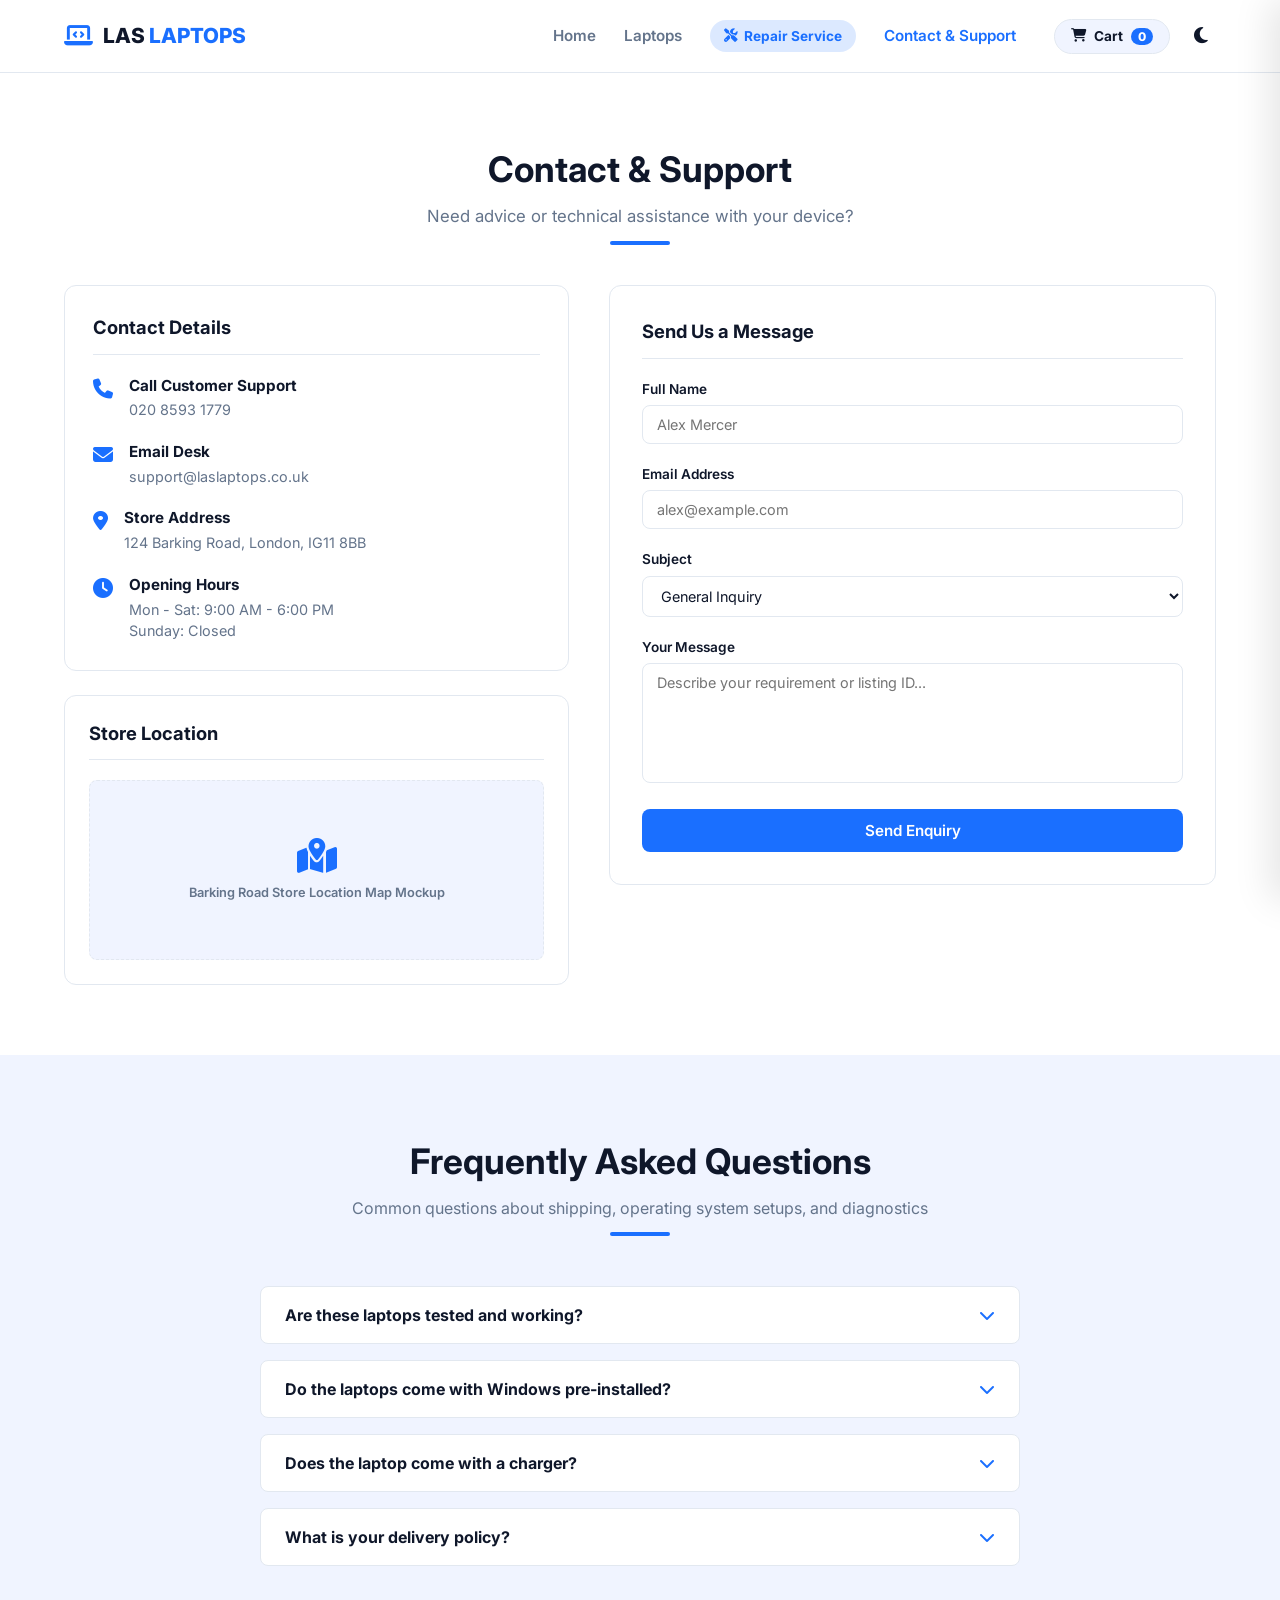
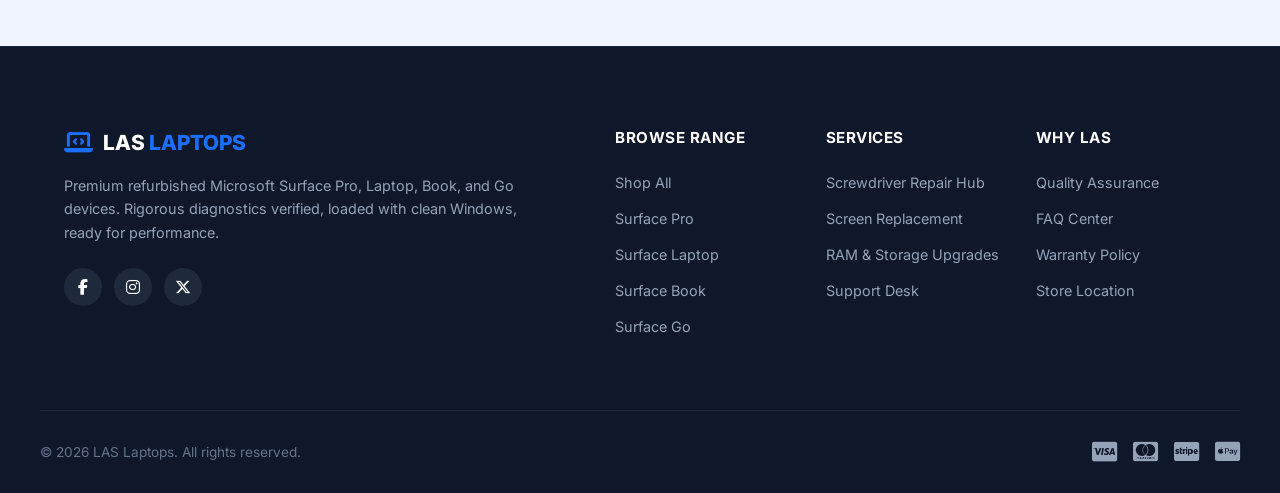
==== commit f7c789ec: "Refactor: Purge warranty/eco claims, rename navigation to Laptops, and increase badge visibility" ====
--- a/contact.html
+++ b/contact.html
@@ -4,7 +4,7 @@
     <meta charset="UTF-8">
     <meta name="viewport" content="width=device-width, initial-scale=1.0">
     <title>Contact &amp; Support | LAS Laptops</title>
-    <meta name="description" content="Certified premium refurbished Microsoft Surface laptops. Rigorous diagnostics verified, free delivery, 12-month warranty.">
+    <meta name="description" content="Certified premium refurbished Microsoft Surface laptops. Rigorous diagnostics verified, free delivery, and setup support.">
     <!-- Fonts -->
     <link rel="preconnect" href="https://fonts.googleapis.com">
     <link rel="preconnect" href="https://fonts.gstatic.com" crossorigin>
@@ -29,7 +29,7 @@
 
             <nav class="nav-menu" id="navMenu">
                 <a href="index.html" class="nav-link ">Home</a>
-                <a href="shop.html" class="nav-link ">Shop Laptops</a>
+                <a href="shop.html" class="nav-link ">Laptops</a>
                 <a href="../las-tech-repairs/index.html" class="nav-link-repair" target="_blank"><i class="fa-solid fa-screwdriver-wrench"></i> Repair Service</a>
                 <a href="contact.html" class="nav-link active">Contact &amp; Support</a>
                 <div class="nav-actions">
@@ -49,7 +49,7 @@
         <div class="container">
             <div class="store-header text-center">
                 <h2>Contact &amp; Support</h2>
-                <p class="store-subtitle">Need advice or assistance with a warranty request?</p>
+                <p class="store-subtitle">Need advice or technical assistance with your device?</p>
                 <div class="accent-line"></div>
             </div>
             
@@ -119,7 +119,7 @@
                                 <select id="formSubject" class="form-select">
                                     <option value="general">General Inquiry</option>
                                     <option value="sales">Laptop Sales &amp; Specifications</option>
-                                    <option value="warranty">12-Month Warranty Request</option>
+                                    <option value="support">Technical Support Request</option>
                                     <option value="repair">Tech Repair Service</option>
                                 </select>
                             </div>
@@ -142,7 +142,7 @@
         <div class="container">
             <div class="section-title-wrap text-center">
                 <h2>Frequently Asked Questions</h2>
-                <p>Common questions about shipping, warranty coverage, and diagnostics</p>
+                <p>Common questions about shipping, operating system setups, and diagnostics</p>
                 <div class="accent-line"></div>
             </div>
             
@@ -159,11 +159,11 @@
 
                 <div class="faq-accordion-item">
                     <button class="faq-accordion-title">
-                        <span>What warranty is included?</span>
+                        <span>Do the laptops come with Windows pre-installed?</span>
                         <i class="fa-solid fa-chevron-down"></i>
                     </button>
                     <div class="faq-accordion-content">
-                        <p>All refurbished hardware includes a comprehensive <strong>12-Month Warranty</strong>. This covers processor failures, memory issues, motherboard defects, charger faults, or display problems. Cosmetic damage or liquid spills are not covered.</p>
+                        <p>Yes. Every laptop has a fresh, clean installation of Windows 10 or Windows 11 pre-installed and fully activated. There is no bloatware, so your machine is ready to use immediately out of the box.</p>
                     </div>
                 </div>
 
--- a/style.css
+++ b/style.css
@@ -731,14 +731,17 @@
     left: 12px;
     font-size: 0.72rem;
     font-weight: 800;
-    padding: 4px 10px;
+    padding: 6px 12px;
     border-radius: 6px;
     display: flex;
     align-items: center;
-    gap: 4px;
+    gap: 6px;
     z-index: 2;
-    background-color: var(--badge-excellent-bg);
-    color: var(--badge-excellent-text);
+    background-color: #10b981;
+    color: #ffffff;
+    box-shadow: 0 4px 10px rgba(16, 185, 129, 0.35);
+    text-transform: uppercase;
+    letter-spacing: 0.5px;
 }
 
 .stock-badge {
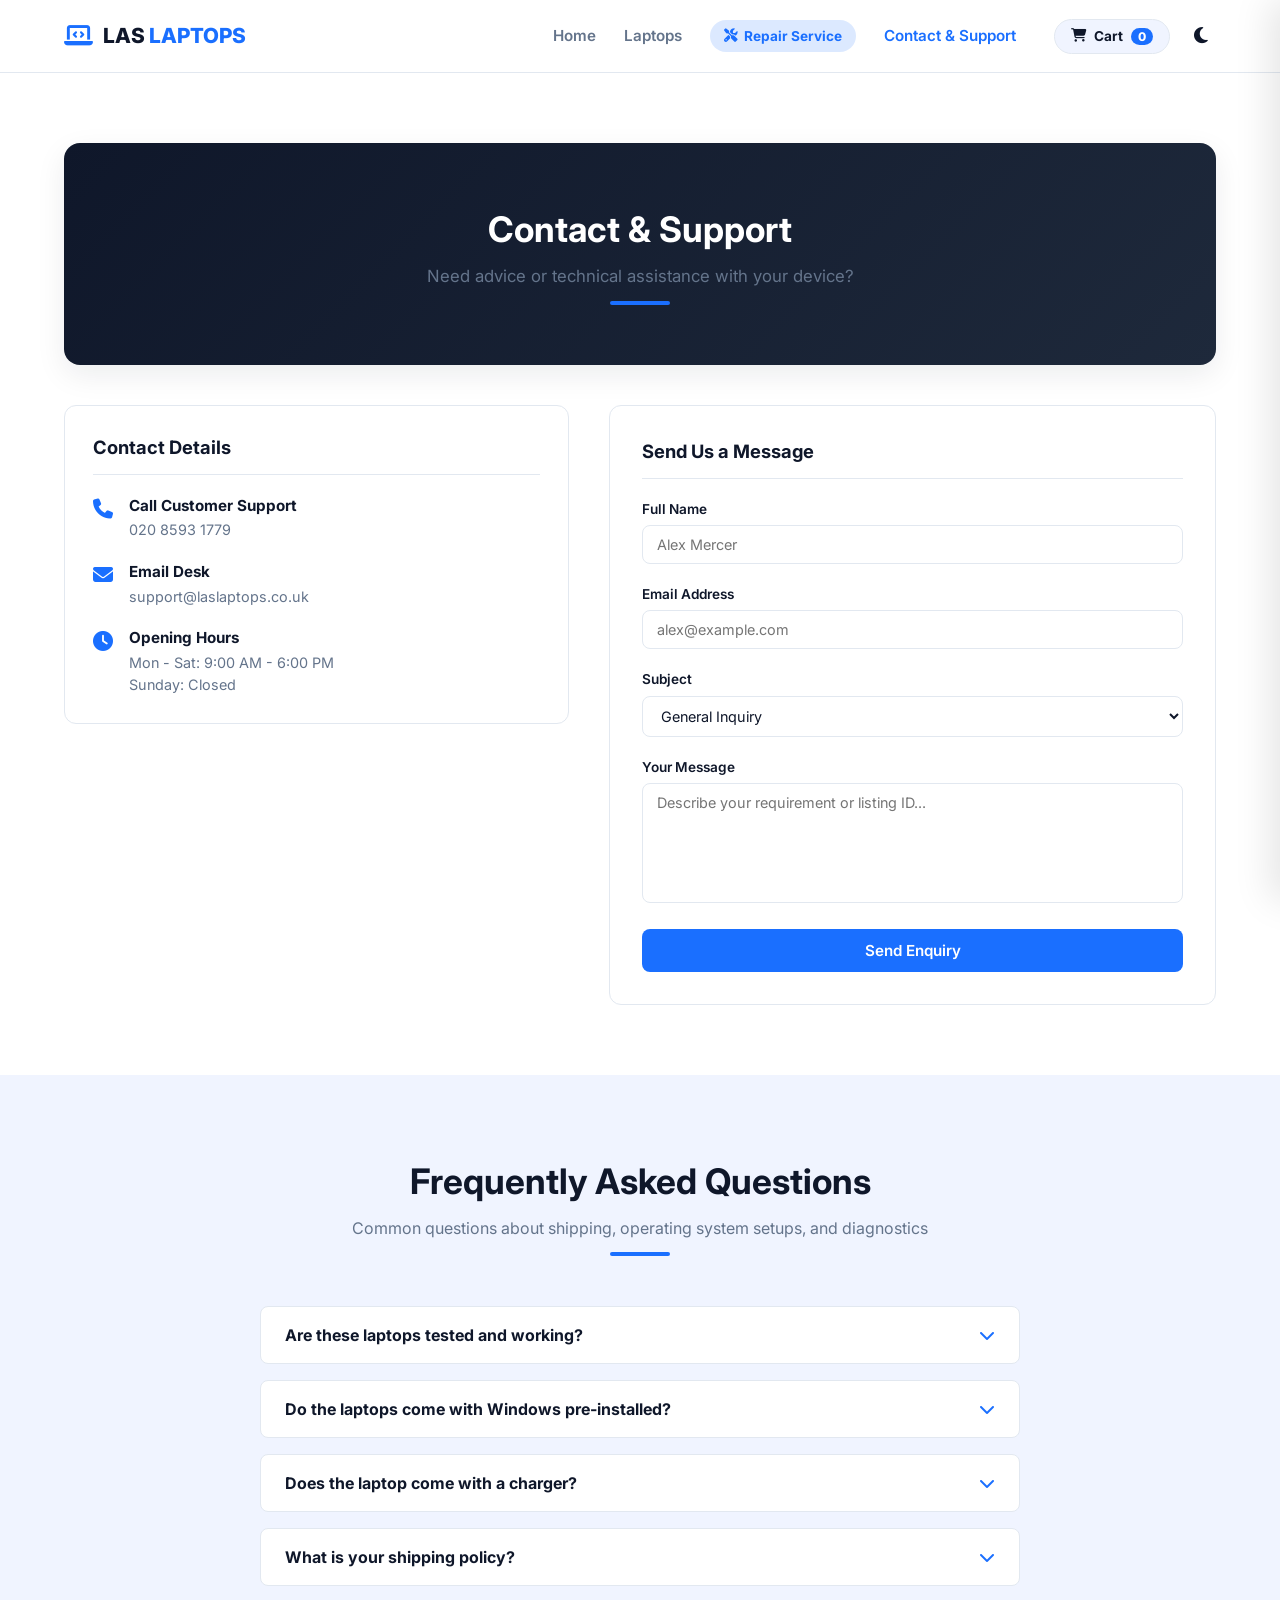
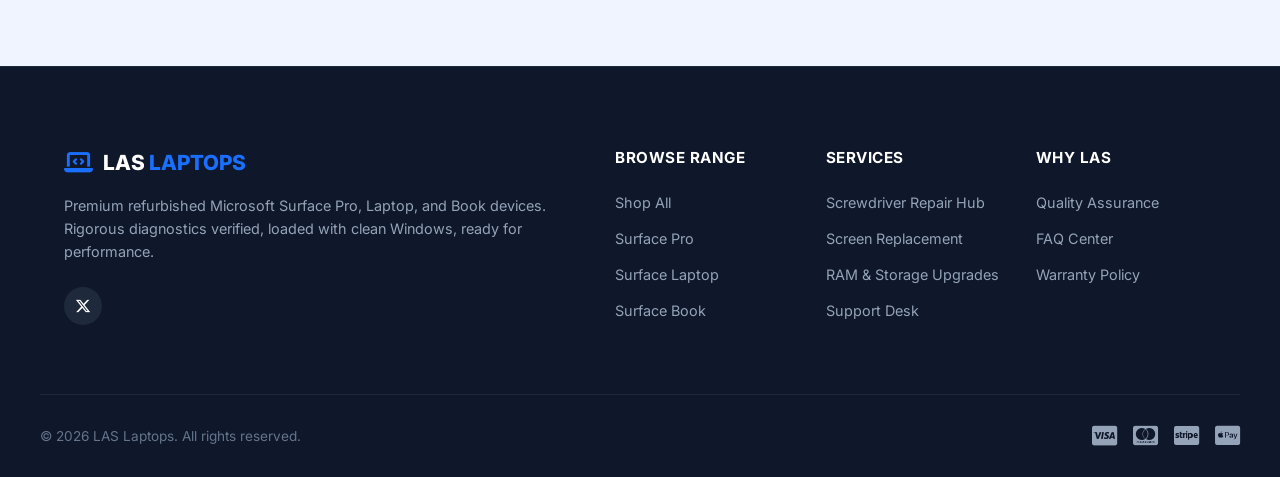
==== commit 0005fc22: "Remove Surface Go, remove location/delivery claims, implement collapsible filters" ====
--- a/contact.html
+++ b/contact.html
@@ -4,7 +4,7 @@
     <meta charset="UTF-8">
     <meta name="viewport" content="width=device-width, initial-scale=1.0">
     <title>Contact &amp; Support | LAS Laptops</title>
-    <meta name="description" content="Certified premium refurbished Microsoft Surface laptops. Rigorous diagnostics verified, free delivery, and setup support.">
+    <meta name="description" content="Certified premium refurbished Microsoft Surface laptops. Rigorous diagnostics verified and setup support.">
     <!-- Fonts -->
     <link rel="preconnect" href="https://fonts.googleapis.com">
     <link rel="preconnect" href="https://fonts.gstatic.com" crossorigin>
@@ -30,7 +30,7 @@
             <nav class="nav-menu" id="navMenu">
                 <a href="index.html" class="nav-link ">Home</a>
                 <a href="shop.html" class="nav-link ">Laptops</a>
-                <a href="../las-tech-repairs/index.html" class="nav-link-repair" target="_blank"><i class="fa-solid fa-screwdriver-wrench"></i> Repair Service</a>
+                <a href="https://mowleed2000.github.io/LasTechrepair/" class="nav-link-repair"><i class="fa-solid fa-screwdriver-wrench"></i> Repair Service</a>
                 <a href="contact.html" class="nav-link active">Contact &amp; Support</a>
                 <div class="nav-actions">
                     <button class="cart-btn" id="cartToggleBtn">
@@ -75,14 +75,6 @@
                         </div>
 
                         <div class="contact-info-row">
-                            <i class="fa-solid fa-location-dot"></i>
-                            <div>
-                                <h5>Store Address</h5>
-                                <p>124 Barking Road, London, IG11 8BB</p>
-                            </div>
-                        </div>
-
-                        <div class="contact-info-row">
                             <i class="fa-solid fa-clock"></i>
                             <div>
                                 <h5>Opening Hours</h5>
@@ -91,13 +83,7 @@
                         </div>
                     </div>
 
-                    <div class="info-card map-card">
-                        <h4>Store Location</h4>
-                        <div class="map-placeholder">
-                            <i class="fa-solid fa-map-location-dot"></i>
-                            <p>Barking Road Store Location Map Mockup</p>
-                        </div>
-                    </div>
+
                 </div>
 
                 <div class="contact-form-col">
@@ -173,17 +159,17 @@
                         <i class="fa-solid fa-chevron-down"></i>
                     </button>
                     <div class="faq-accordion-content">
-                        <p>Yes. Every laptop ships inside a secure generic parcel carton containing the main machine and a standard compatible power charger. Windows 10/11 is also pre-installed and activated.</p>
+                        <p>Yes. Every laptop ships inside a secure parcel carton containing the main machine and a standard compatible power charger. Windows 10/11 is also pre-installed and activated.</p>
                     </div>
                 </div>
 
                 <div class="faq-accordion-item">
                     <button class="faq-accordion-title">
-                        <span>What is your delivery policy?</span>
+                        <span>What is your shipping policy?</span>
                         <i class="fa-solid fa-chevron-down"></i>
                     </button>
                     <div class="faq-accordion-content">
-                        <p>We provide completely <strong>Free next-day delivery</strong> to all UK addresses for orders placed before 2:00 PM Monday through Friday. Deliveries are dispatched using tracked DPD or Royal Mail Special Delivery couriers.</p>
+                        <p>We provide next-day shipping to all UK addresses for orders placed before 2:00 PM Monday through Friday. Deliveries are dispatched using tracked DPD or Royal Mail Special Delivery couriers.</p>
                     </div>
                 </div>
             </div>
@@ -215,10 +201,8 @@
                     <i class="fa-solid fa-laptop-code"></i>
                     <span>LAS <span class="accent-text">LAPTOPS</span></span>
                 </a>
-                <p class="footer-desc">Premium refurbished Microsoft Surface Pro, Laptop, Book, and Go devices. Rigorous diagnostics verified, loaded with clean Windows, ready for performance.</p>
+                <p class="footer-desc">Premium refurbished Microsoft Surface Pro, Laptop, and Book devices. Rigorous diagnostics verified, loaded with clean Windows, ready for performance.</p>
                 <div class="social-links">
-                    <a href="#" aria-label="Facebook"><i class="fa-brands fa-facebook-f"></i></a>
-                    <a href="#" aria-label="Instagram"><i class="fa-brands fa-instagram"></i></a>
                     <a href="#" aria-label="Twitter"><i class="fa-brands fa-x-twitter"></i></a>
                 </div>
             </div>
@@ -231,16 +215,15 @@
                         <li><a href="surface-pro.html">Surface Pro</a></li>
                         <li><a href="surface-laptop.html">Surface Laptop</a></li>
                         <li><a href="surface-book.html">Surface Book</a></li>
-                        <li><a href="surface-go.html">Surface Go</a></li>
                     </ul>
                 </div>
                 
                 <div class="footer-col">
                     <h4>Services</h4>
                     <ul class="footer-links">
-                        <li><a href="../las-tech-repairs/index.html">Screwdriver Repair Hub</a></li>
-                        <li><a href="../las-tech-repairs/laptop-screen.html">Screen Replacement</a></li>
-                        <li><a href="../las-tech-repairs/slow-performance.html">RAM &amp; Storage Upgrades</a></li>
+                        <li><a href="https://mowleed2000.github.io/LasTechrepair/">Screwdriver Repair Hub</a></li>
+                        <li><a href="https://mowleed2000.github.io/LasTechrepair/laptop-screen.html">Screen Replacement</a></li>
+                        <li><a href="https://mowleed2000.github.io/LasTechrepair/slow-performance.html">RAM &amp; Storage Upgrades</a></li>
                         <li><a href="contact.html">Support Desk</a></li>
                     </ul>
                 </div>
@@ -251,7 +234,6 @@
                         <li><a href="index.html#why-buy">Quality Assurance</a></li>
                         <li><a href="contact.html#faqs">FAQ Center</a></li>
                         <li><a href="contact.html">Warranty Policy</a></li>
-                        <li><a href="contact.html">Store Location</a></li>
                     </ul>
                 </div>
             </div>
@@ -288,9 +270,15 @@
                 <span>Subtotal</span>
                 <span class="cart-subtotal-val" id="cartSubtotal">£0.00</span>
             </div>
-            <p class="cart-disclaimer">Free next-day delivery applied. Taxes calculated at checkout.</p>
+            <p class="cart-disclaimer">Taxes calculated at checkout.</p>
             <button class="checkout-btn" id="stripeCheckoutBtn">Proceed to Checkout <i class="fa-solid fa-arrow-right"></i></button>
         </div>
+    </div>
+
+    <!-- Product Zoom Lightbox -->
+    <div class="zoom-lightbox" id="zoomLightbox" onclick="closeZoomLightbox()">
+        <button class="zoom-close" aria-label="Close Zoom"><i class="fa-solid fa-xmark"></i></button>
+        <img id="zoomLightboxImg" src="" alt="Zoomed product view">
     </div>
 
     <!-- Product Detail Modal -->
@@ -299,7 +287,7 @@
             <button class="modal-close" id="modalCloseBtn" aria-label="Close Details"><i class="fa-solid fa-xmark"></i></button>
             <div class="modal-grid">
                 <div class="modal-image-col">
-                    <img id="modalProductImage" src="laptop.jpg" alt="Product Image">
+                    <img id="modalProductImage" src="laptop.jpg" alt="Product Image" onclick="openZoomLightbox(this.src)" style="cursor: zoom-in;">
                 </div>
                 <div class="modal-info-col">
                     <span class="modal-badge"><i class="fa-solid fa-circle-check"></i> Fully Tested</span>
@@ -317,7 +305,7 @@
                             <li><i class="fa-solid fa-hard-drive"></i> <strong>Storage:</strong> <span id="modalStorage">256GB SSD</span></li>
                             <li><i class="fa-solid fa-shield"></i> <strong>Diagnostics:</strong> <span id="modalCondition">Rigorous Verification Complete</span></li>
                             <li><i class="fa-solid fa-circle-check"></i> <strong>OS:</strong> <span>Windows pre-installed &amp; activated</span></li>
-                            <li><i class="fa-solid fa-truck-fast"></i> <strong>Delivery:</strong> <span>Free Next-Day Shipping</span></li>
+                            <li><i class="fa-solid fa-truck-fast"></i> <strong>Delivery:</strong> <span>Next-Day Shipping</span></li>
                         </ul>
                     </div>
 
@@ -381,6 +369,24 @@
             menuToggle.querySelector('i').classList.toggle('fa-bars');
             menuToggle.querySelector('i').classList.toggle('fa-xmark');
         });
+
+        // Product Zoom Lightbox Logic
+        window.openZoomLightbox = function(src) {
+            const zoomLightbox = document.getElementById('zoomLightbox');
+            const zoomImg = document.getElementById('zoomLightboxImg');
+            zoomImg.src = src;
+            zoomLightbox.classList.add('active');
+            document.body.style.overflow = 'hidden';
+        };
+
+        window.closeZoomLightbox = function() {
+            const zoomLightbox = document.getElementById('zoomLightbox');
+            zoomLightbox.classList.remove('active');
+            const detailsActive = document.getElementById('detailsModal').classList.contains('active');
+            if (!detailsActive) {
+                document.body.style.overflow = '';
+            }
+        };
 
         function saveCart() {
             localStorage.setItem('las_cart', JSON.stringify(cart));
@@ -463,11 +469,16 @@
         function openCartDrawer() {
             cartDrawer.classList.add('open');
             cartOverlay.classList.add('active');
+            document.body.style.overflow = 'hidden';
         }
 
         function closeCartDrawer() {
             cartDrawer.classList.remove('open');
             cartOverlay.classList.remove('active');
+            const detailsActive = document.getElementById('detailsModal').classList.contains('active');
+            if (!detailsActive) {
+                document.body.style.overflow = '';
+            }
         }
 
         cartToggleBtn.addEventListener('click', openCartDrawer);
@@ -518,11 +529,13 @@
                 modalProductImage.src = link.getAttribute('data-image');
 
                 detailsModal.classList.add('active');
+                document.body.style.overflow = 'hidden';
             });
         });
 
         function closeDetailsModal() {
             detailsModal.classList.remove('active');
+            document.body.style.overflow = '';
         }
 
         modalCloseBtn.addEventListener('click', closeDetailsModal);
@@ -540,6 +553,24 @@
             closeDetailsModal();
         });
 
+        // Collapsible Sidebar Widgets
+        document.querySelectorAll('.sidebar-widget h4').forEach(header => {
+            if (header.parentElement.classList.contains('trust-widget')) return;
+            header.parentElement.classList.add('collapsed'); // start collapsed
+            header.addEventListener('click', () => {
+                header.parentElement.classList.toggle('collapsed');
+            });
+        });
+
+        // Local Link Resolver for sibling dev folders
+        if (window.location.hostname === 'localhost' || window.location.hostname === '127.0.0.1' || window.location.port) {
+            document.querySelectorAll('a[href^="https://mowleed2000.github.io/LasTechrepair/"]').forEach(link => {
+                let href = link.getAttribute('href');
+                href = href.replace('https://mowleed2000.github.io/LasTechrepair/', '../las-tech-repairs/');
+                link.setAttribute('href', href);
+            });
+        }
+
         // Initial trigger
         saveCart();
     </script>
--- a/style.css
+++ b/style.css
@@ -438,51 +438,91 @@
 }
 
 .category-card {
-    background-color: var(--bg-card);
+    position: relative;
+    background-size: cover;
+    background-position: center;
     border: 1px solid var(--border-color);
     border-radius: 12px;
+    min-height: 320px;
     padding: 30px 24px;
     text-decoration: none;
-    color: var(--text-main);
-    transition: all 0.3s ease;
+    color: #ffffff;
+    transition: all 0.4s cubic-bezier(0.165, 0.84, 0.44, 1);
+    display: flex;
+    flex-direction: column;
+    justify-content: flex-end;
+    overflow: hidden;
+}
+
+.category-card::before {
+    content: '';
+    position: absolute;
+    top: 0;
+    left: 0;
+    width: 100%;
+    height: 100%;
+    background: linear-gradient(to top, rgba(15, 23, 42, 0.95) 15%, rgba(15, 23, 42, 0.4) 65%, rgba(15, 23, 42, 0.1) 100%);
+    transition: background 0.4s ease;
+    z-index: 1;
+}
+
+.category-card:hover {
+    transform: translateY(-8px);
+    box-shadow: 0 20px 40px rgba(0, 0, 0, 0.3);
+}
+
+.category-card:hover::before {
+    background: linear-gradient(to top, rgba(8, 145, 178, 0.95) 15%, rgba(8, 145, 178, 0.4) 65%, rgba(8, 145, 178, 0.1) 100%);
+}
+
+.category-card-content {
+    position: relative;
+    z-index: 2;
     display: flex;
     flex-direction: column;
     align-items: flex-start;
 }
 
-.category-card:hover {
-    transform: translateY(-5px);
-    border-color: var(--primary);
-    box-shadow: 0 10px 30px rgba(0,0,0,0.05);
-}
-
 .cat-icon {
-    font-size: 2rem;
-    color: var(--primary);
-    margin-bottom: 20px;
+    font-size: 1.8rem;
+    color: #06b6d4;
+    margin-bottom: 15px;
+    transition: transform 0.3s ease;
+}
+
+.category-card:hover .cat-icon {
+    transform: scale(1.1);
+    color: #ffffff;
 }
 
 .category-card h3 {
-    font-size: 1.2rem;
-    font-weight: 700;
-    margin-bottom: 10px;
+    color: #ffffff;
+    font-size: 1.35rem;
+    font-weight: 750;
+    margin-bottom: 8px;
 }
 
 .category-card p {
-    font-size: 0.9rem;
-    color: var(--text-muted);
-    line-height: 1.5;
-    margin-bottom: 20px;
+    color: rgba(255, 255, 255, 0.85);
+    font-size: 0.88rem;
+    line-height: 1.45;
+    margin-bottom: 16px;
     flex-grow: 1;
 }
 
 .cat-count {
-    background-color: var(--bg-section);
-    color: var(--primary);
-    font-size: 0.8rem;
+    background-color: rgba(255, 255, 255, 0.18);
+    color: #ffffff;
+    font-size: 0.78rem;
     font-weight: 700;
     padding: 4px 12px;
     border-radius: 20px;
+    backdrop-filter: blur(4px);
+    transition: background-color 0.3s;
+}
+
+.category-card:hover .cat-count {
+    background-color: rgba(255, 255, 255, 0.3);
 }
 
 /* PRODUCT SECTION & MULTI-PAGE LAYOUT */
@@ -539,6 +579,25 @@
     color: var(--text-main);
     text-transform: uppercase;
     letter-spacing: 0.5px;
+    cursor: pointer;
+    display: flex;
+    justify-content: space-between;
+    align-items: center;
+    user-select: none;
+}
+.sidebar-widget h4::after {
+    content: '\f107';
+    font-family: 'Font Awesome 6 Free';
+    font-weight: 900;
+    transition: transform 0.2s ease;
+    font-size: 0.8rem;
+    text-transform: none;
+}
+.sidebar-widget.collapsed h4::after {
+    transform: rotate(-90deg);
+}
+.sidebar-widget.collapsed > :not(h4) {
+    display: none !important;
 }
 
 .sidebar-links {
@@ -649,10 +708,36 @@
     border-bottom: 1px solid var(--border-color);
 }
 
-.results-count {
-    font-weight: 600;
-    color: var(--text-muted);
-    font-size: 0.95rem;
+.search-box-wrapper {
+    position: relative;
+    flex-grow: 1;
+    max-width: 450px;
+}
+
+.search-input {
+    width: 100%;
+    padding: 10px 16px 10px 40px;
+    border-radius: 8px;
+    border: 1px solid var(--border-color);
+    background-color: var(--bg-card);
+    color: var(--text-main);
+    font-size: 0.9rem;
+    transition: all 0.3s ease;
+}
+
+.search-input:focus {
+    border-color: var(--primary);
+    box-shadow: 0 0 0 3px rgba(8, 145, 178, 0.15);
+    outline: none;
+}
+
+.search-icon {
+    position: absolute;
+    left: 14px;
+    top: 50%;
+    transform: translateY(-50%);
+    color: var(--text-muted);
+    font-size: 0.9rem;
 }
 
 .sort-selector-wrapper {
@@ -1497,14 +1582,16 @@
     left: 0;
     width: 100%;
     height: 100%;
-    background-color: rgba(0, 0, 0, 0.4);
-    display: flex;
-    align-items: center;
+    background-color: rgba(0, 0, 0, 0.5);
+    display: flex;
+    align-items: flex-start;
     justify-content: center;
     opacity: 0;
     visibility: hidden;
     z-index: 1100;
     transition: all 0.3s ease;
+    overflow-y: auto;
+    padding: 40px 15px;
 }
 
 .details-modal.active {
@@ -1515,13 +1602,72 @@
 .modal-content {
     background-color: var(--bg-card);
     width: 800px;
-    max-width: 90%;
+    max-width: 100%;
     border-radius: 16px;
     position: relative;
     overflow: hidden;
     box-shadow: 0 25px 50px -12px rgba(0, 0, 0, 0.25);
     transform: translateY(20px);
     transition: transform 0.3s ease;
+    margin: auto;
+}
+
+/* ZOOM LIGHTBOX CSS */
+.zoom-lightbox {
+    position: fixed;
+    top: 0;
+    left: 0;
+    width: 100%;
+    height: 100%;
+    background-color: rgba(15, 23, 42, 0.96);
+    display: flex;
+    align-items: center;
+    justify-content: center;
+    opacity: 0;
+    visibility: hidden;
+    z-index: 1200;
+    transition: all 0.3s cubic-bezier(0.16, 1, 0.3, 1);
+    cursor: zoom-out;
+}
+
+.zoom-lightbox.active {
+    opacity: 1;
+    visibility: visible;
+}
+
+.zoom-lightbox img {
+    max-width: 90%;
+    max-height: 90%;
+    object-fit: contain;
+    border-radius: 8px;
+    transform: scale(0.9);
+    transition: transform 0.3s cubic-bezier(0.16, 1, 0.3, 1);
+}
+
+.zoom-lightbox.active img {
+    transform: scale(1);
+}
+
+.zoom-close {
+    position: absolute;
+    top: 25px;
+    right: 25px;
+    background: rgba(255, 255, 255, 0.1);
+    border: none;
+    width: 44px;
+    height: 44px;
+    border-radius: 50%;
+    display: flex;
+    align-items: center;
+    justify-content: center;
+    color: #ffffff;
+    font-size: 1.2rem;
+    cursor: pointer;
+    transition: background 0.2s;
+}
+
+.zoom-close:hover {
+    background: rgba(255, 255, 255, 0.2);
 }
 
 .details-modal.active .modal-content {
@@ -1697,6 +1843,12 @@
     
     .modal-grid {
         grid-template-columns: 1fr;
+    }
+    
+    .modal-content {
+        margin: 20px auto;
+        max-height: calc(100vh - 40px);
+        overflow-y: auto;
     }
     
     .modal-image-col {
@@ -1809,3 +1961,117 @@
 .pulse-anim {
     animation: pulse 0.4s cubic-bezier(0.16, 1, 0.3, 1);
 }
+
+/* NEW ENGAGING EXTENSIONS */
+.explore-tabs {
+    display: flex;
+    justify-content: center;
+    gap: 12px;
+    margin: 30px auto;
+    flex-wrap: wrap;
+}
+
+.explore-tab {
+    background-color: var(--bg-card);
+    border: 1px solid var(--border-color);
+    color: var(--text-main);
+    padding: 10px 22px;
+    border-radius: 30px;
+    font-size: 0.9rem;
+    font-weight: 600;
+    cursor: pointer;
+    display: flex;
+    align-items: center;
+    gap: 8px;
+    transition: all 0.25s cubic-bezier(0.16, 1, 0.3, 1);
+}
+
+.explore-tab:hover {
+    border-color: var(--primary);
+    color: var(--primary);
+    transform: translateY(-2px);
+}
+
+.explore-tab.active {
+    background-color: var(--primary);
+    border-color: var(--primary);
+    color: #ffffff;
+    box-shadow: 0 4px 14px rgba(26, 111, 255, 0.25);
+}
+
+.zoom-overlay {
+    position: absolute;
+    top: 0;
+    left: 0;
+    width: 100%;
+    height: 100%;
+    background-color: rgba(15, 23, 42, 0.4);
+    color: #ffffff;
+    display: flex;
+    align-items: center;
+    justify-content: center;
+    gap: 8px;
+    opacity: 0;
+    transition: opacity 0.3s ease;
+    font-size: 0.85rem;
+    font-weight: 600;
+    z-index: 1;
+}
+
+.card-image-wrapper:hover .zoom-overlay {
+    opacity: 1;
+}
+
+.store-header {
+    background: linear-gradient(135deg, #0f172a 0%, #1e293b 100%);
+    color: #ffffff;
+    padding: 60px 40px;
+    border-radius: 16px;
+    margin-bottom: 40px;
+    position: relative;
+    overflow: hidden;
+    box-shadow: 0 10px 30px rgba(15, 23, 42, 0.08);
+}
+
+.store-badge-top {
+    display: inline-flex;
+    align-items: center;
+    gap: 6px;
+    background-color: rgba(26, 111, 255, 0.15);
+    color: #3b82f6;
+    border: 1px solid rgba(26, 111, 255, 0.3);
+    font-size: 0.75rem;
+    font-weight: 700;
+    padding: 6px 14px;
+    border-radius: 20px;
+    margin-bottom: 16px;
+    text-transform: uppercase;
+}
+
+.store-header-benefits {
+    display: flex;
+    justify-content: center;
+    gap: 24px;
+    flex-wrap: wrap;
+    margin-top: 16px;
+    border-top: 1px solid rgba(255, 255, 255, 0.1);
+    padding-top: 20px;
+}
+
+.benefit-tag {
+    font-size: 0.85rem;
+    font-weight: 500;
+    opacity: 0.9;
+    display: flex;
+    align-items: center;
+    gap: 6px;
+}
+
+.benefit-tag i {
+    color: #3b82f6;
+}
+
+body.dark .store-header {
+    background: linear-gradient(135deg, #090d16 0%, #111827 100%);
+    border: 1px solid var(--border-color);
+}
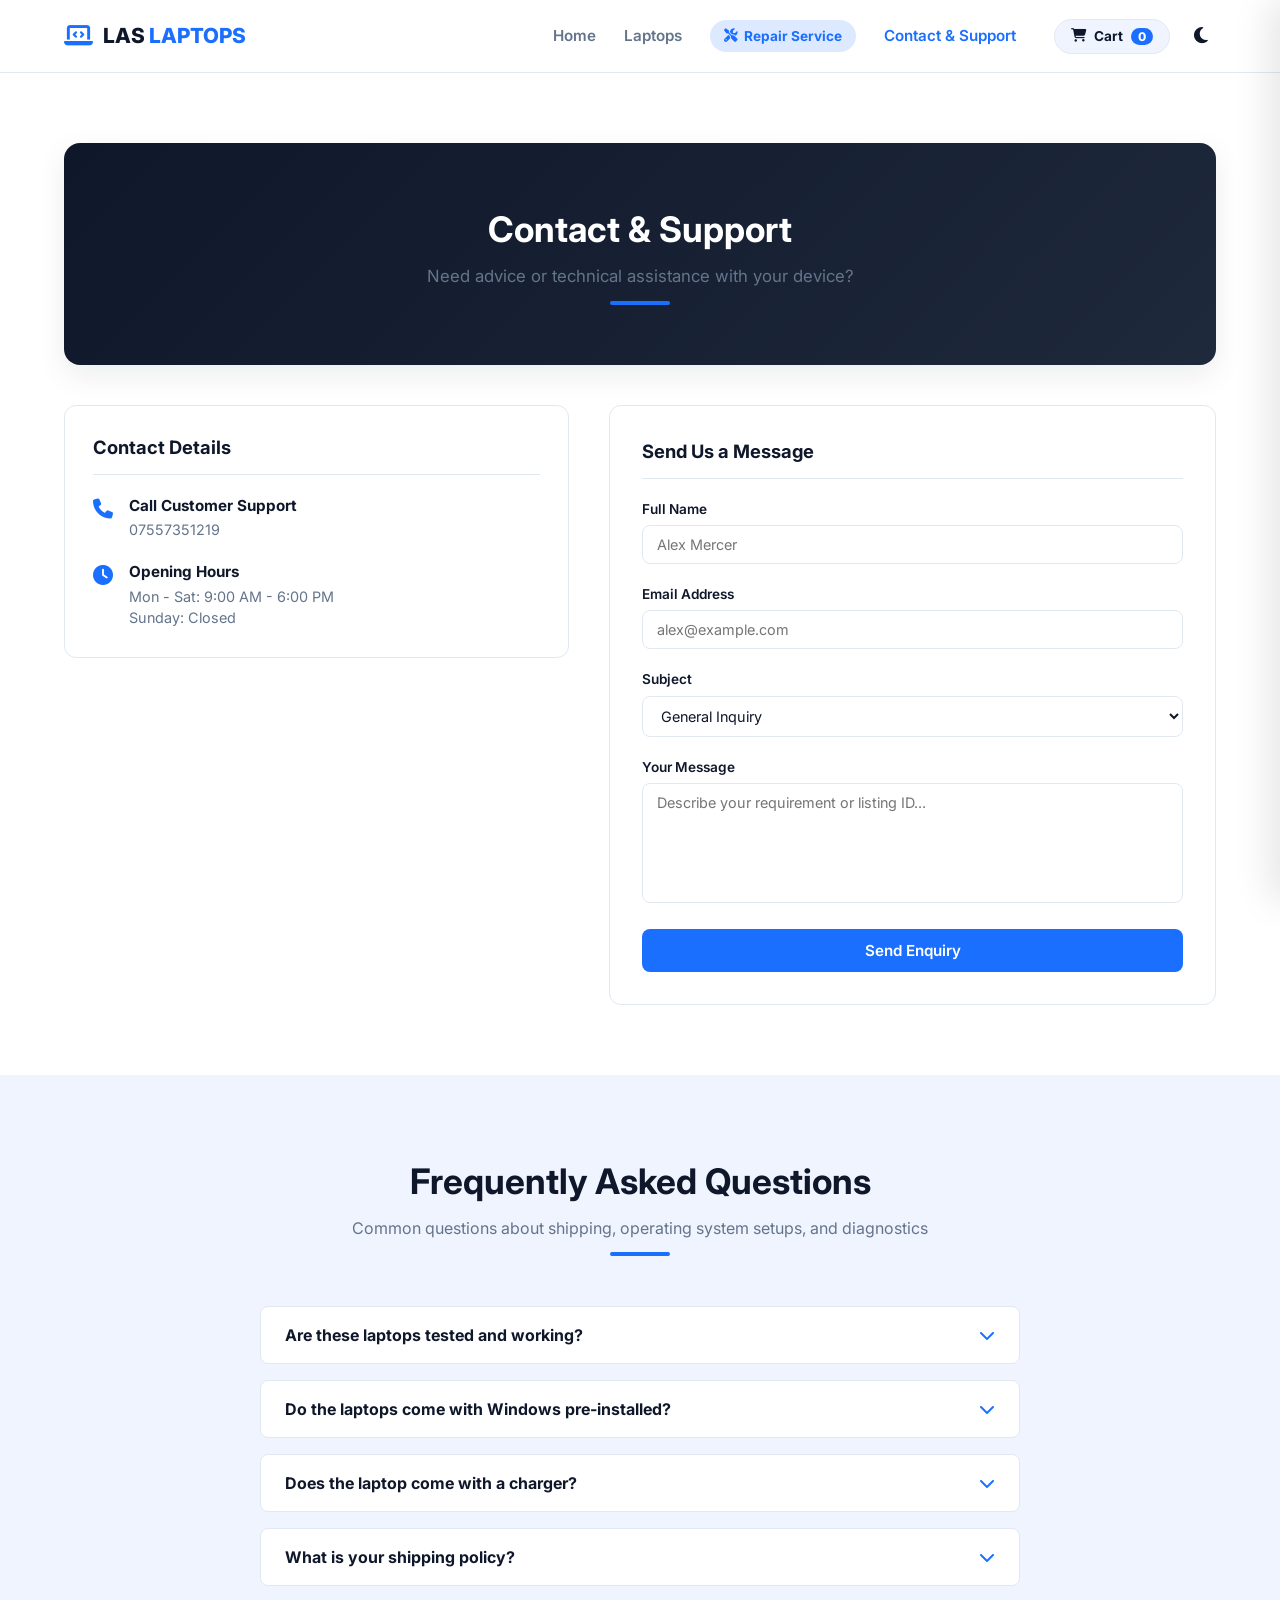
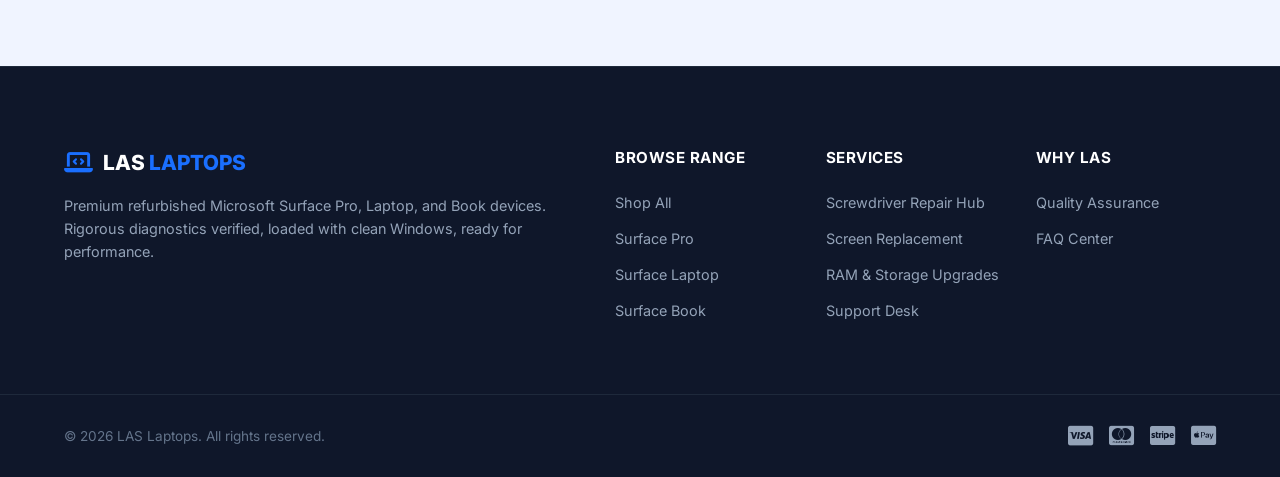
==== commit 0d493683: "Update footer details, phone number, hero pricing, and guarantee section layout" ====
--- a/contact.html
+++ b/contact.html
@@ -62,15 +62,7 @@
                             <i class="fa-solid fa-phone"></i>
                             <div>
                                 <h5>Call Customer Support</h5>
-                                <p>020 8593 1779</p>
-                            </div>
-                        </div>
-
-                        <div class="contact-info-row">
-                            <i class="fa-solid fa-envelope"></i>
-                            <div>
-                                <h5>Email Desk</h5>
-                                <p>support@laslaptops.co.uk</p>
+                                <p>07557351219</p>
                             </div>
                         </div>
 
@@ -202,9 +194,6 @@
                     <span>LAS <span class="accent-text">LAPTOPS</span></span>
                 </a>
                 <p class="footer-desc">Premium refurbished Microsoft Surface Pro, Laptop, and Book devices. Rigorous diagnostics verified, loaded with clean Windows, ready for performance.</p>
-                <div class="social-links">
-                    <a href="#" aria-label="Twitter"><i class="fa-brands fa-x-twitter"></i></a>
-                </div>
             </div>
             
             <div class="footer-right-col">
@@ -233,14 +222,13 @@
                     <ul class="footer-links">
                         <li><a href="index.html#why-buy">Quality Assurance</a></li>
                         <li><a href="contact.html#faqs">FAQ Center</a></li>
-                        <li><a href="contact.html">Warranty Policy</a></li>
                     </ul>
                 </div>
             </div>
         </div>
         
-        <div class="container footer-bottom">
-            <div class="footer-bottom-content">
+        <div class="footer-bottom">
+            <div class="container footer-bottom-content">
                 <p>&copy; 2026 LAS Laptops. All rights reserved.</p>
                 <div class="payment-methods">
                     <i class="fa-brands fa-cc-visa"></i>
--- a/style.css
+++ b/style.css
@@ -361,10 +361,11 @@
 }
 
 .price-chip-rrp {
-    font-size: 0.8rem;
-    color: var(--text-muted);
-    text-decoration: line-through;
-    margin-top: 2px;
+    font-size: 0.85rem;
+    color: #10b981;
+    font-weight: 700;
+    text-decoration: none;
+    margin-top: 4px;
 }
 
 /* TRUST BAR */
@@ -1369,6 +1370,27 @@
 .footer-bottom {
     border-top: 1px solid #1e293b;
     padding: 30px 0;
+    width: 100%;
+}
+.why-card-inline {
+    background-color: var(--bg-card);
+    border: 1px solid var(--border-color);
+    border-left: 4px solid #10b981;
+    border-radius: 8px;
+    padding: 20px;
+    margin: 20px 0 30px 0;
+    box-shadow: 0 4px 15px rgba(0,0,0,0.02);
+}
+.why-card-inline h4 {
+    font-size: 1.1rem;
+    font-weight: 700;
+    margin-bottom: 8px;
+    color: var(--text-main);
+}
+.why-card-inline p {
+    font-size: 0.85rem;
+    color: var(--text-muted);
+    line-height: 1.5;
 }
 
 .footer-bottom-content {
